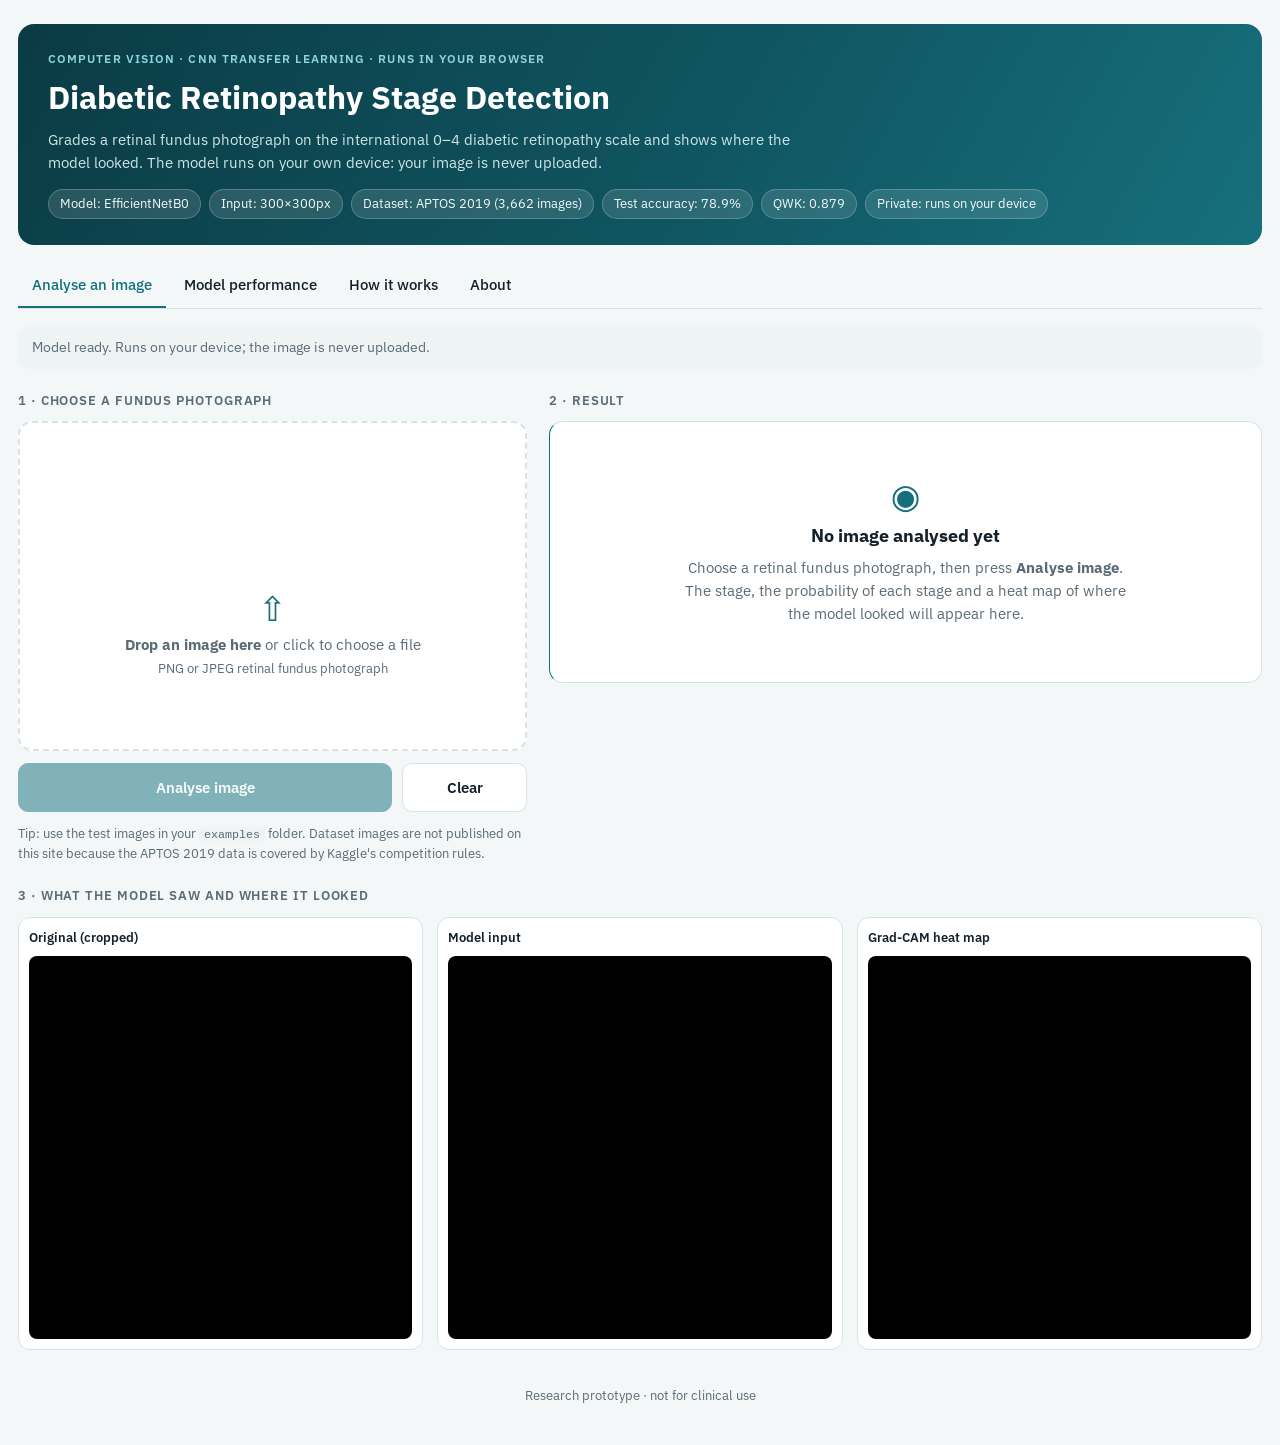
==== dr-stage-detection/index.html @ e3cde18e "Initial version: DR stage detection" ====
<!doctype html>
<html lang="en">
<head>
<meta charset="utf-8">
<meta name="viewport" content="width=device-width, initial-scale=1">
<title>DR Stage Detection</title>
<meta name="description" content="Grades retinal fundus photographs on the 0-4 diabetic retinopathy scale with a CNN that runs entirely in your browser.">
<link rel="preconnect" href="https://fonts.googleapis.com">
<link rel="stylesheet" href="https://fonts.googleapis.com/css2?family=IBM+Plex+Sans:wght@400;500;600;700&display=swap">
<link rel="stylesheet" href="style.css">
</head>
<body>
<div class="wrap">

  <header class="hero">
    <div class="hero-eyebrow">Computer Vision &middot; CNN transfer learning &middot; runs in your browser</div>
    <h1>Diabetic Retinopathy Stage Detection</h1>
    <p>Grades a retinal fundus photograph on the international 0&ndash;4 diabetic retinopathy scale and shows where
      the model looked. The model runs on your own device: your image is never uploaded.</p>
    <div class="chips" id="chips"></div>
  </header>

  <nav class="tabs" role="tablist">
    <button class="tab active" role="tab" aria-selected="true" data-tab="analyse">Analyse an image</button>
    <button class="tab" role="tab" aria-selected="false" data-tab="performance">Model performance</button>
    <button class="tab" role="tab" aria-selected="false" data-tab="how">How it works</button>
    <button class="tab" role="tab" aria-selected="false" data-tab="about">About</button>
  </nav>

  <!-- ================= Analyse ================= -->
  <section class="panel" id="panel-analyse">
    <div class="status" id="status"><span class="spinner"></span><span id="status-text">Loading the model (about 27 MB, only the first time)&hellip;</span></div>
    <div class="grid-2">
      <div>
        <div class="step-label">1 &middot; Choose a fundus photograph</div>
        <label class="drop" id="drop" for="file">
          <input type="file" id="file" accept="image/png,image/jpeg,image/webp">
          <img id="preview" alt="" hidden>
          <span class="drop-empty" id="drop-empty">
            <span class="drop-icon">&#8679;</span>
            <b>Drop an image here</b> or click to choose a file<br>
            <small>PNG or JPEG retinal fundus photograph</small>
          </span>
        </label>
        <div class="btn-row">
          <button class="btn primary" id="analyse" disabled>Analyse image</button>
          <button class="btn" id="clear">Clear</button>
        </div>
        <p class="hint">Tip: use the test images in your <code>examples</code> folder. Dataset images are not published on
          this site because the APTOS 2019 data is covered by Kaggle's competition rules.</p>
      </div>
      <div>
        <div class="step-label">2 &middot; Result</div>
        <div id="result"></div>
      </div>
    </div>
    <div class="step-label">3 &middot; What the model saw and where it looked</div>
    <div class="grid-3">
      <figure class="imgbox"><figcaption>Original (cropped)</figcaption><canvas id="c-orig"></canvas></figure>
      <figure class="imgbox"><figcaption>Model input</figcaption><canvas id="c-input"></canvas></figure>
      <figure class="imgbox"><figcaption>Grad-CAM heat map</figcaption><canvas id="c-cam"></canvas></figure>
    </div>
  </section>

  <!-- ================= Performance ================= -->
  <section class="panel" id="panel-performance" hidden>
    <div id="metrics"></div>
    <div class="sub-h">Confusion matrix</div>
    <img class="fig" src="assets/figures/15_confusion_matrix.png" alt="Confusion matrices on the test set" loading="lazy">
    <div class="sub-h">Accuracy, loss and QWK during training</div>
    <img class="fig" src="assets/figures/13_accuracy_loss_qwk_curves.png" alt="Training curves" loading="lazy">
    <div class="sub-h">ROC curves and DR vs No DR confusion matrix</div>
    <img class="fig" src="assets/figures/17_roc_binary.png" alt="ROC curves" loading="lazy">
    <div class="sub-h">Precision, recall and F1 per stage</div>
    <img class="fig" src="assets/figures/16_per_class_prf.png" alt="Per-stage precision recall F1" loading="lazy">
  </section>

  <!-- ================= How it works ================= -->
  <section class="panel" id="panel-how" hidden>
    <div id="how"></div>
  </section>

  <!-- ================= About ================= -->
  <section class="panel" id="panel-about" hidden>
    <div class="about">
      <p><b>Project:</b> Diabetic Retinopathy Stage Detection using CNN transfer learning.<br>
        <b>Module:</b> Computer Vision, BSc (Hons) Computer Science, National Institute of Business Management.</p>
      <p><b>Data:</b> APTOS 2019 Blindness Detection (Kaggle): 3,662 retinal fundus photographs graded 0&ndash;4 by
        clinicians, split 70 / 15 / 15 into training, validation and test sets.</p>
      <p><b>Deployment:</b> the trained Keras model was converted to ONNX and runs in the browser with ONNX Runtime Web
        (WebAssembly). The site is static, so it is hosted for free on Vercel, and the retinal image never leaves the
        user's device, which protects patient privacy.</p>
      <p><b>Limitations:</b> trained on one dataset from one region and one set of cameras; image quality and grader
        disagreement affect the labels; the Mild and Severe stages have few examples and are the hardest to recognise.</p>
      <div class="note warn"><b>Not a medical device.</b> This prototype was built for coursework. Its output must not be
        used to diagnose or treat anyone. Anyone with diabetes should have regular eye examinations by a qualified
        professional.</div>
    </div>
  </section>

  <footer class="foot">Research prototype &middot; not for clinical use</footer>
</div>

<script src="vendor/ort.wasm.min.js"></script>
<script src="app.js"></script>
</body>
</html>
---- dr-stage-detection/style.css ----
:root {
  --bg: #f4f7f8; --surface: #ffffff; --surface-2: #eef3f4; --ink: #15212a; --muted: #5a6b75;
  --line: #d9e2e6; --accent: #13707c; --accent-ink: #ffffff;
  color-scheme: light;
}
@media (prefers-color-scheme: dark) {
  :root {
    --bg: #0c1117; --surface: #151d26; --surface-2: #1c2631; --ink: #e5edf1; --muted: #93a4ae;
    --line: #283540; --accent: #2bb3b1; --accent-ink: #062226;
    color-scheme: dark;
  }
}
* { box-sizing: border-box; }
body { margin: 0; background: var(--bg); color: var(--ink);
       font: 15px/1.55 "IBM Plex Sans", "Segoe UI", system-ui, sans-serif; }
.wrap { max-width: 1280px; margin: 0 auto; padding: 24px 18px 40px; }
code { font-family: ui-monospace, Consolas, monospace; font-size: .9em; background: var(--surface-2); padding: 1px 5px; border-radius: 4px; }

/* hero */
.hero { padding: 26px 30px; border-radius: 16px; color: #eef7f7;
        background: linear-gradient(120deg, #0b3b44 0%, #0f5561 55%, #16707c 100%); }
.hero h1 { margin: 4px 0 6px; font-size: clamp(24px, 4vw, 32px); font-weight: 700; color: #fff; text-wrap: balance; }
.hero p { margin: 0 0 14px; max-width: 780px; color: #cfe6e8; }
.hero-eyebrow { font-size: 12px; letter-spacing: .09em; text-transform: uppercase; color: #8fd3db; font-weight: 600; }
.chips { display: flex; flex-wrap: wrap; gap: 8px; }
.chip { background: rgba(255,255,255,.12); border: 1px solid rgba(255,255,255,.22); color: #f2fbfb;
        padding: 4px 11px; border-radius: 999px; font-size: 13px; }

/* tabs */
.tabs { display: flex; gap: 4px; border-bottom: 1px solid var(--line); margin: 18px 0 18px; overflow-x: auto; }
.tab { background: none; border: 0; border-bottom: 2px solid transparent; color: var(--ink); padding: 10px 14px;
       font: inherit; font-weight: 500; cursor: pointer; white-space: nowrap; }
.tab.active { color: var(--accent); border-bottom-color: var(--accent); }
.tab:focus-visible, .btn:focus-visible, .drop:focus-within { outline: 2px solid var(--accent); outline-offset: 2px; }

.step-label { font-weight: 600; font-size: 13px; margin: 6px 0 10px; color: var(--muted);
              text-transform: uppercase; letter-spacing: .07em; }
.grid-2 { display: grid; grid-template-columns: 5fr 7fr; gap: 22px; margin-bottom: 22px; }
.grid-3 { display: grid; grid-template-columns: repeat(3, minmax(0,1fr)); gap: 14px; }

/* status */
.status { display: flex; align-items: center; gap: 10px; padding: 10px 14px; border-radius: 10px;
          background: var(--surface-2); margin-bottom: 16px; font-size: 14px; }
.status.ok { color: var(--muted); }
.status.err { background: #5a1f1f; color: #ffe1e1; }
.spinner { width: 16px; height: 16px; border-radius: 50%; border: 2px solid var(--line); border-top-color: var(--accent);
           animation: spin .8s linear infinite; flex: none; }
.status.ok .spinner, .status.err .spinner { display: none; }
@keyframes spin { to { transform: rotate(360deg); } }

/* drop zone */
.drop { display: grid; place-items: center; min-height: 330px; border: 2px dashed var(--line); border-radius: 14px;
        background: var(--surface); cursor: pointer; overflow: hidden; position: relative; text-align: center; }
.drop.drag { border-color: var(--accent); }
.drop input { position: absolute; inset: 0; opacity: 0; cursor: pointer; }
.drop img { max-width: 100%; max-height: 360px; display: block; }
.drop-empty { color: var(--muted); padding: 20px; }
.drop-icon { display: block; font-size: 34px; color: var(--accent); line-height: 1; margin-bottom: 8px; }
.btn-row { display: grid; grid-template-columns: 3fr 1fr; gap: 10px; margin: 12px 0; }
.btn { font: inherit; font-weight: 600; font-size: 15px; padding: 12px 14px; border-radius: 10px; cursor: pointer;
       border: 1px solid var(--line); background: var(--surface); color: var(--ink); }
.btn.primary { background: var(--accent); color: var(--accent-ink); border-color: var(--accent); }
.btn:disabled { opacity: .5; cursor: not-allowed; }
.hint { font-size: 13px; color: var(--muted); margin: 0; }

/* result card */
.rc { border: 1px solid var(--line); border-left: 6px solid var(--c, var(--accent)); border-radius: 14px;
      padding: 20px 22px; background: var(--surface); }
.rc-empty { border-left-width: 1px; text-align: center; padding: 56px 28px; }
.rc-empty-icon { font-size: 34px; color: var(--accent); line-height: 1; }
.rc-empty-title { font-size: 18px; font-weight: 700; margin: 10px 0 6px; }
.rc-empty-text { color: var(--muted); max-width: 460px; margin: auto; }
.rc-head { display: flex; align-items: center; gap: 10px; flex-wrap: wrap; }
.rc-pill { background: var(--c); color: #fff; font-weight: 700; font-size: 12px; letter-spacing: .06em;
           padding: 4px 10px; border-radius: 999px; }
.rc-verdict { font-weight: 600; }
.rc-stage { font-size: clamp(22px, 3vw, 28px); font-weight: 700; margin: 10px 0 2px; color: var(--c); }
.rc-desc { color: var(--muted); margin-bottom: 14px; }
.kpis { display: grid; grid-template-columns: repeat(3, minmax(0,1fr)); gap: 10px; margin-bottom: 16px; }
.kpis > div { border: 1px solid var(--line); border-radius: 10px; padding: 10px 12px; }
.k-v { display: block; font-size: 22px; font-weight: 700; font-variant-numeric: tabular-nums; }
.k-l { display: block; font-size: 12.5px; color: var(--muted); }
.rc-sec { font-size: 12px; text-transform: uppercase; letter-spacing: .07em; font-weight: 600; color: var(--muted); margin: 6px 0 8px; }
.scale { display: grid; grid-template-columns: repeat(5, minmax(0,1fr)); gap: 5px; margin-bottom: 16px; }
.seg { border-top: 6px solid var(--c); border-radius: 6px; padding: 7px 4px 6px; text-align: center;
       background: var(--surface-2); opacity: .5; }
.seg.on { opacity: 1; outline: 2px solid var(--c); outline-offset: 1px; }
.seg-n { display: block; font-weight: 700; font-size: 16px; }
.seg-t { display: block; font-size: 11.5px; line-height: 1.2; color: var(--muted); }
.bars { display: grid; gap: 7px; margin-bottom: 16px; }
.bar-row { display: grid; grid-template-columns: 172px 1fr 58px; align-items: center; gap: 10px; font-size: 14px; }
.bar-row.on { font-weight: 700; }
.bar-track { height: 10px; border-radius: 6px; background: var(--surface-2); overflow: hidden; }
.bar-fill { display: block; height: 100%; border-radius: 6px; background: var(--c); }
.bar-pct { text-align: right; font-variant-numeric: tabular-nums; }
.rc-action { border-radius: 10px; padding: 12px 14px; background: var(--surface-2); }
.rc-foot { margin-top: 12px; font-size: 12px; color: var(--muted); }

/* images */
.imgbox { margin: 0; border: 1px solid var(--line); border-radius: 12px; background: var(--surface); padding: 10px; }
.imgbox figcaption { font-size: 13px; font-weight: 600; margin-bottom: 8px; }
.imgbox canvas { width: 100%; max-width: 100%; aspect-ratio: 1; display: block; border-radius: 8px; background: #000; }

/* performance / how / about */
.sub-h { font-weight: 700; font-size: 16px; margin: 20px 0 10px; }
.tiles { display: grid; grid-template-columns: repeat(3, minmax(0,1fr)); gap: 12px; margin: 6px 0 8px; }
.tile { border: 1px solid var(--line); border-radius: 12px; padding: 14px 16px; background: var(--surface); }
.t-l { font-size: 12.5px; text-transform: uppercase; letter-spacing: .06em; color: var(--muted); font-weight: 600; }
.t-v { font-size: 28px; font-weight: 700; margin: 2px 0; font-variant-numeric: tabular-nums; color: var(--accent); }
.t-s { font-size: 13px; color: var(--muted); }
.tbl-wrap { overflow-x: auto; }
.tbl { width: 100%; border-collapse: collapse; font-size: 14px; min-width: 520px; }
.tbl th { text-align: left; font-size: 12px; text-transform: uppercase; letter-spacing: .05em; color: var(--muted);
          border-bottom: 1px solid var(--line); padding: 8px 10px; }
.tbl td { border-bottom: 1px solid var(--line); padding: 8px 10px; vertical-align: top; font-variant-numeric: tabular-nums; }
.tbl td:first-child { white-space: nowrap; }
.dot { display: inline-block; width: 10px; height: 10px; border-radius: 50%; background: var(--c); margin-right: 8px; }
.fig { width: 100%; max-width: 100%; border-radius: 12px; border: 1px solid var(--line); background: #fff; display: block; }
.steps { display: grid; gap: 10px; }
.step { display: flex; gap: 12px; align-items: flex-start; border: 1px solid var(--line); border-radius: 12px;
        padding: 12px 14px; background: var(--surface); }
.step-n { flex: none; width: 28px; height: 28px; border-radius: 50%; background: var(--accent); color: var(--accent-ink);
          display: grid; place-items: center; font-weight: 700; }
.note { margin-top: 14px; border-radius: 10px; padding: 12px 14px; background: var(--surface-2); }
.note.warn { border-left: 4px solid #d99a14; }
.about p { max-width: 900px; }
.foot { margin-top: 36px; text-align: center; font-size: 12.5px; color: var(--muted); }

@media (max-width: 860px) {
  .grid-2 { grid-template-columns: 1fr; }
  .grid-3, .tiles, .kpis { grid-template-columns: 1fr; }
  .bar-row { grid-template-columns: 112px 1fr 52px; }
  .seg-t { display: none; }
}
@media (prefers-reduced-motion: reduce) { .spinner { animation: none; } }
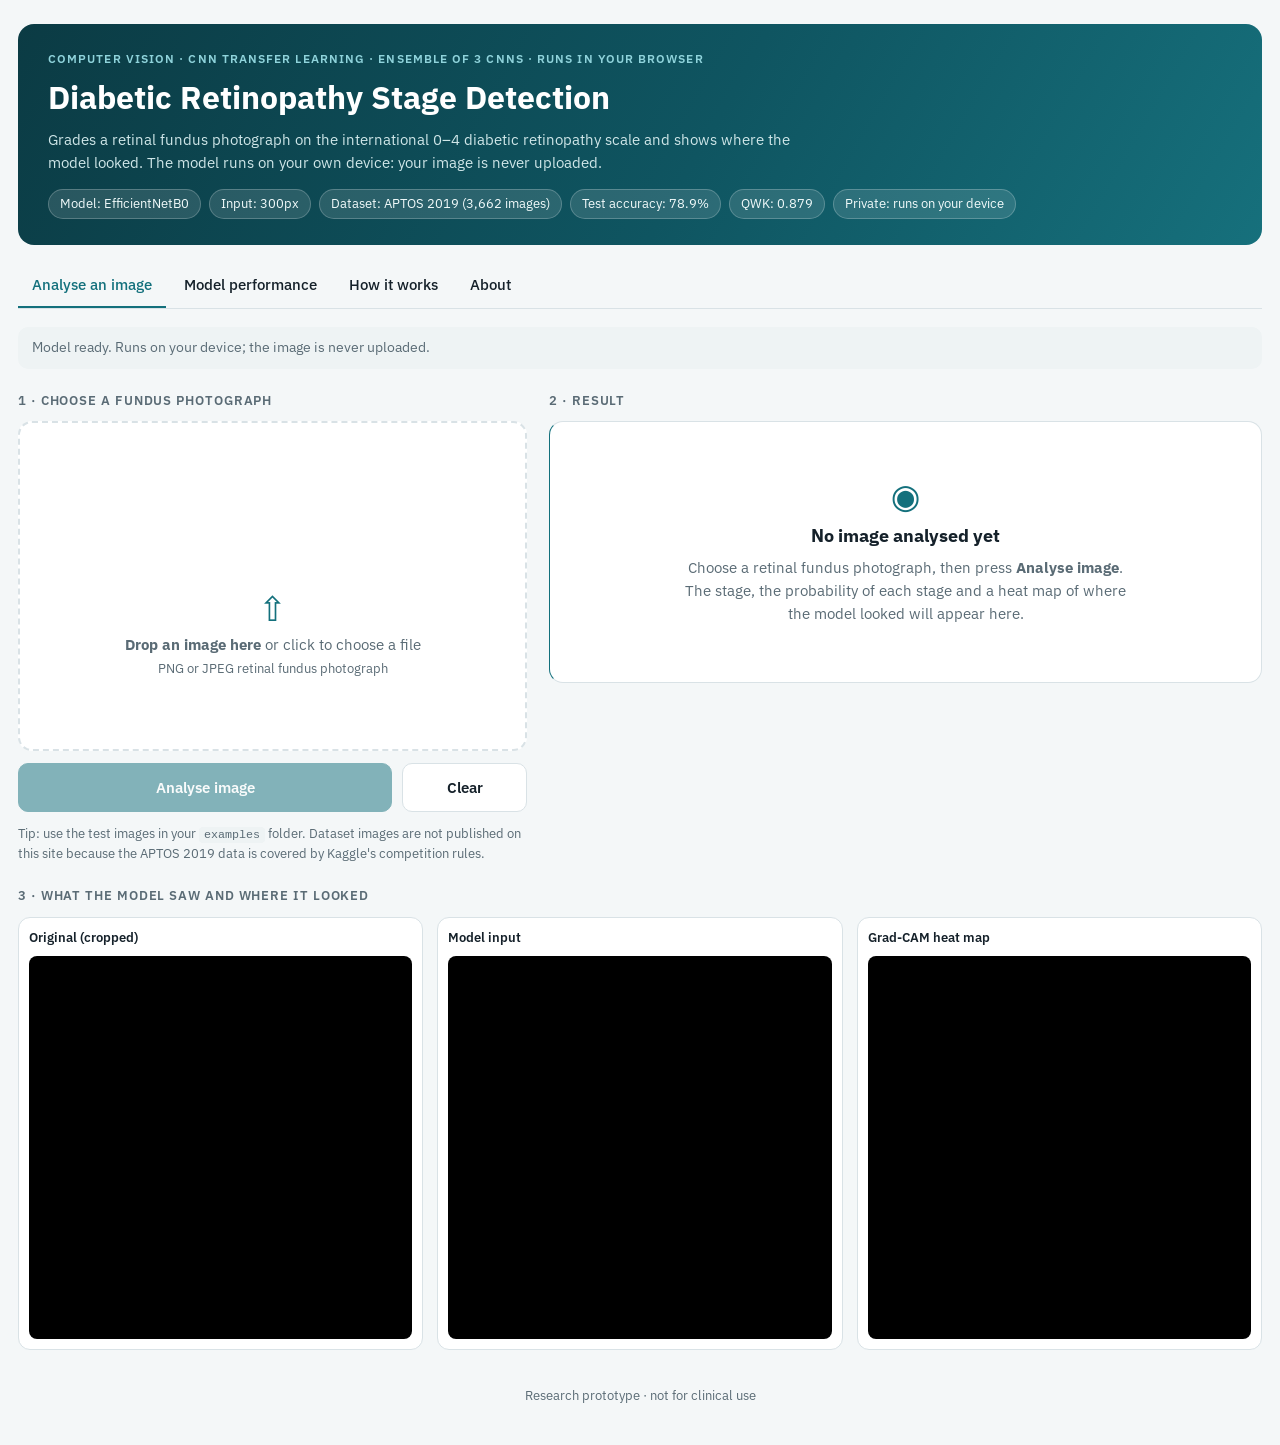
==== commit b5de7339: "V4 batch 1" ====
--- a/dr-stage-detection/index.html
+++ b/dr-stage-detection/index.html
@@ -13,7 +13,7 @@
 <div class="wrap">
 
   <header class="hero">
-    <div class="hero-eyebrow">Computer Vision &middot; CNN transfer learning &middot; runs in your browser</div>
+    <div class="hero-eyebrow">Computer Vision &middot; CNN transfer learning &middot; ensemble of 3 CNNs &middot; runs in your browser</div>
     <h1>Diabetic Retinopathy Stage Detection</h1>
     <p>Grades a retinal fundus photograph on the international 0&ndash;4 diabetic retinopathy scale and shows where
       the model looked. The model runs on your own device: your image is never uploaded.</p>
@@ -29,7 +29,7 @@
 
   <!-- ================= Analyse ================= -->
   <section class="panel" id="panel-analyse">
-    <div class="status" id="status"><span class="spinner"></span><span id="status-text">Loading the model (about 27 MB, only the first time)&hellip;</span></div>
+    <div class="status" id="status"><span class="spinner"></span><span id="status-text">Loading the models (about 130 MB, only the first time)&hellip;</span></div>
     <div class="grid-2">
       <div>
         <div class="step-label">1 &middot; Choose a fundus photograph</div>
@@ -65,6 +65,8 @@
   <!-- ================= Performance ================= -->
   <section class="panel" id="panel-performance" hidden>
     <div id="metrics"></div>
+    <div class="sub-h">Ensemble selection on the validation set</div>
+    <img class="fig" src="assets/figures/14b_ensemble_selection.png" alt="Validation scores of every model combination" loading="lazy">
     <div class="sub-h">Confusion matrix</div>
     <img class="fig" src="assets/figures/15_confusion_matrix.png" alt="Confusion matrices on the test set" loading="lazy">
     <div class="sub-h">Accuracy, loss and QWK during training</div>
@@ -87,8 +89,11 @@
         <b>Module:</b> Computer Vision, BSc (Hons) Computer Science, National Institute of Business Management.</p>
       <p><b>Data:</b> APTOS 2019 Blindness Detection (Kaggle): 3,662 retinal fundus photographs graded 0&ndash;4 by
         clinicians, split 70 / 15 / 15 into training, validation and test sets.</p>
-      <p><b>Deployment:</b> the trained Keras model was converted to ONNX and runs in the browser with ONNX Runtime Web
-        (WebAssembly). The site is static, so it is hosted for free on Vercel, and the retinal image never leaves the
+      <p><b>Model:</b> an ensemble of three fine-tuned CNNs: EfficientNetB0 at 300&times;300 px and EfficientNetB3 and
+        EfficientNetB4 at 380&times;380 px. Their stage probabilities are averaged. The combination was chosen on the
+        validation set only; the test set was used once, for the final result.</p>
+      <p><b>Deployment:</b> the trained Keras models were converted to ONNX and run in the browser with ONNX Runtime Web
+        (WebAssembly). The larger models are stored in parts under 25&nbsp;MB and joined after download. The site is static, so it is hosted for free on Vercel, and the retinal image never leaves the
         user's device, which protects patient privacy.</p>
       <p><b>Limitations:</b> trained on one dataset from one region and one set of cameras; image quality and grader
         disagreement affect the labels; the Mild and Severe stages have few examples and are the hardest to recognise.</p>
--- a/dr-stage-detection/style.css
+++ b/dr-stage-detection/style.css
@@ -93,6 +93,8 @@
 .bar-track { height: 10px; border-radius: 6px; background: var(--surface-2); overflow: hidden; }
 .bar-fill { display: block; height: 100%; border-radius: 6px; background: var(--c); }
 .bar-pct { text-align: right; font-variant-numeric: tabular-nums; }
+.members { min-width: 0; margin-bottom: 16px; }
+.members td, .members th { padding: 6px 10px; }
 .rc-action { border-radius: 10px; padding: 12px 14px; background: var(--surface-2); }
 .rc-foot { margin-top: 12px; font-size: 12px; color: var(--muted); }
 
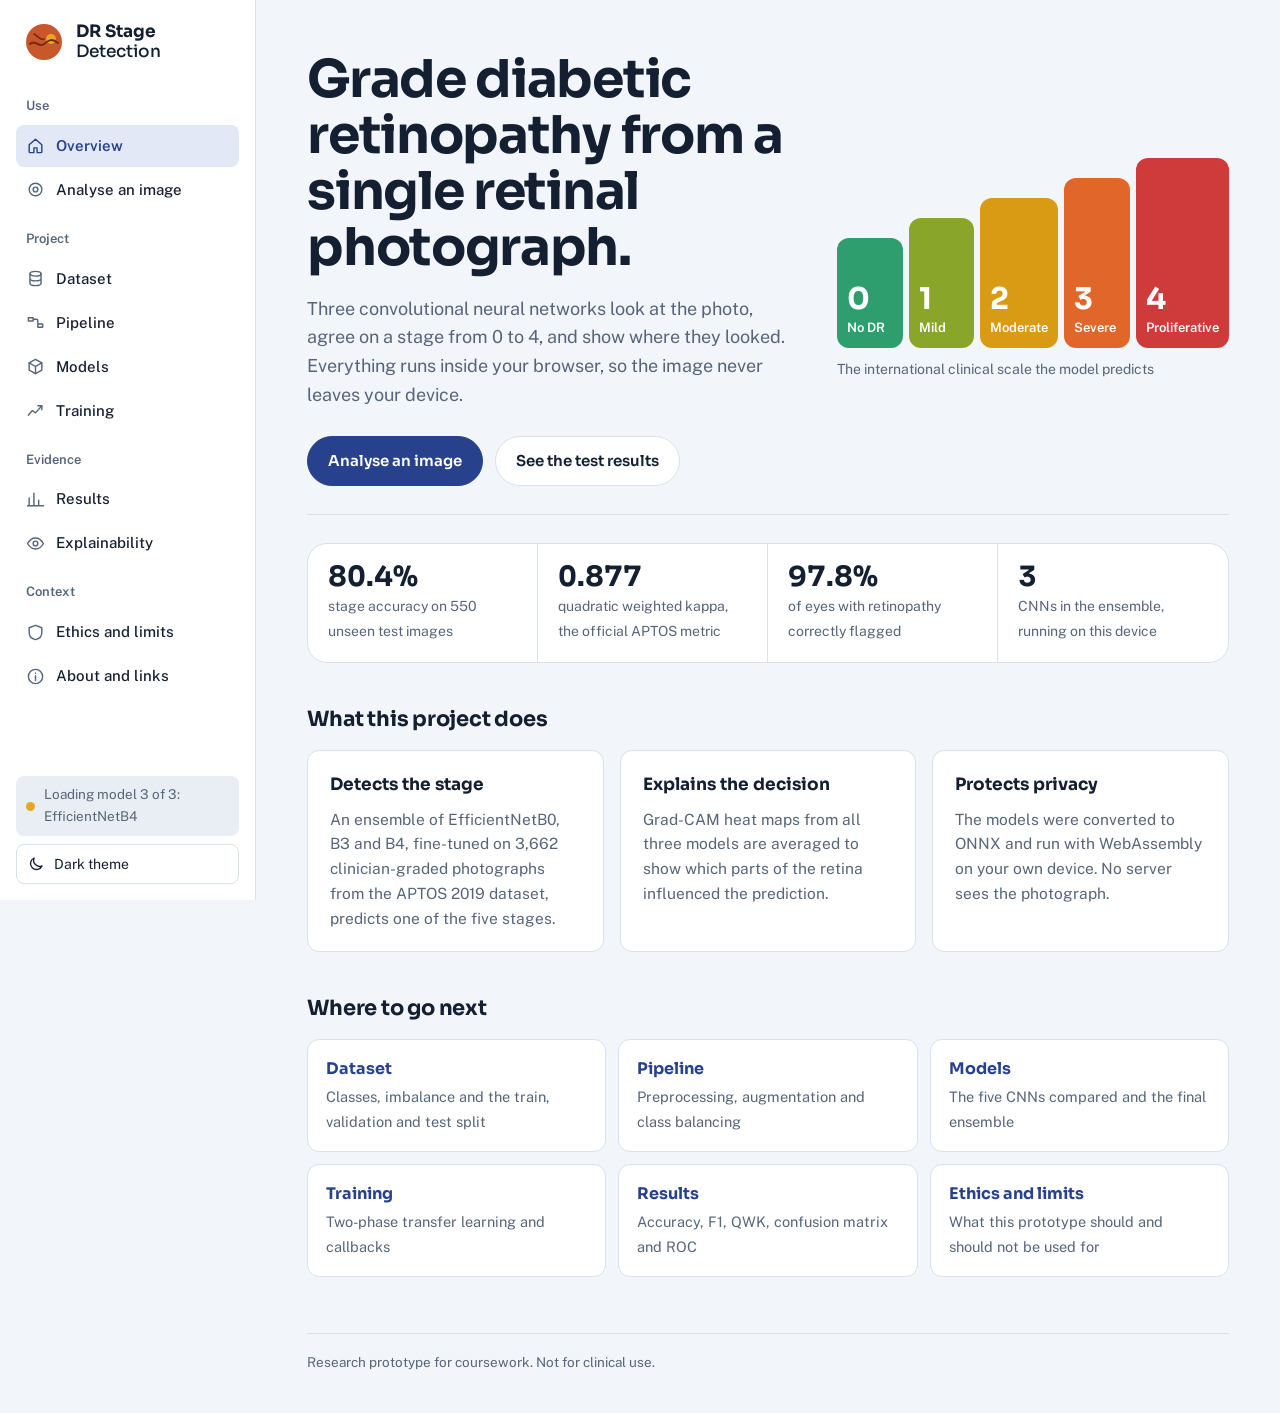
==== commit 498d7987: "New website design" ====
--- a/dr-stage-detection/index.html
+++ b/dr-stage-detection/index.html
@@ -4,107 +4,345 @@
 <meta charset="utf-8">
 <meta name="viewport" content="width=device-width, initial-scale=1">
 <title>DR Stage Detection</title>
-<meta name="description" content="Grades retinal fundus photographs on the 0-4 diabetic retinopathy scale with a CNN that runs entirely in your browser.">
+<meta name="description" content="Grades retinal fundus photographs on the 0-4 diabetic retinopathy scale with an ensemble of three CNNs that runs entirely in your browser.">
 <link rel="preconnect" href="https://fonts.googleapis.com">
-<link rel="stylesheet" href="https://fonts.googleapis.com/css2?family=IBM+Plex+Sans:wght@400;500;600;700&display=swap">
+<link rel="stylesheet" href="https://fonts.googleapis.com/css2?family=Public+Sans:wght@400;500;600;700&family=Sora:wght@500;600;700&display=swap">
 <link rel="stylesheet" href="style.css">
+<script>try{var t=localStorage.getItem("theme");if(t)document.documentElement.dataset.theme=t;}catch(e){}</script>
 </head>
 <body>
-<div class="wrap">
-
-  <header class="hero">
-    <div class="hero-eyebrow">Computer Vision &middot; CNN transfer learning &middot; ensemble of 3 CNNs &middot; runs in your browser</div>
-    <h1>Diabetic Retinopathy Stage Detection</h1>
-    <p>Grades a retinal fundus photograph on the international 0&ndash;4 diabetic retinopathy scale and shows where
-      the model looked. The model runs on your own device: your image is never uploaded.</p>
-    <div class="chips" id="chips"></div>
-  </header>
-
-  <nav class="tabs" role="tablist">
-    <button class="tab active" role="tab" aria-selected="true" data-tab="analyse">Analyse an image</button>
-    <button class="tab" role="tab" aria-selected="false" data-tab="performance">Model performance</button>
-    <button class="tab" role="tab" aria-selected="false" data-tab="how">How it works</button>
-    <button class="tab" role="tab" aria-selected="false" data-tab="about">About</button>
+<a class="skip" href="#main">Skip to content</a>
+
+<!-- ============ Sidebar ============ -->
+<aside class="side" id="side">
+  <a class="brand" href="#overview" aria-label="DR Stage Detection home">
+    <svg class="brand-mark" viewBox="0 0 40 40" aria-hidden="true">
+      <circle cx="20" cy="20" r="18" fill="var(--retina)"/>
+      <circle cx="27" cy="17" r="5" fill="var(--disc)"/>
+      <path d="M6 22c5-5 9 4 14 0s8-6 14-1" stroke="var(--vessel)" stroke-width="2" fill="none" stroke-linecap="round"/>
+      <path d="M10 12c4 2 7 7 10 5" stroke="var(--vessel)" stroke-width="1.6" fill="none" stroke-linecap="round"/>
+    </svg>
+    <span><b>DR Stage</b><br>Detection</span>
+  </a>
+
+  <nav class="nav" aria-label="Sections">
+    <p class="nav-group">Use</p>
+    <a href="#overview" data-view="overview"><svg viewBox="0 0 24 24"><path d="M4 11l8-7 8 7v9a1 1 0 0 1-1 1h-5v-6h-4v6H5a1 1 0 0 1-1-1z"/></svg>Overview</a>
+    <a href="#analyse" data-view="analyse"><svg viewBox="0 0 24 24"><circle cx="12" cy="12" r="8"/><circle cx="12" cy="12" r="3"/></svg>Analyse an image</a>
+    <p class="nav-group">Project</p>
+    <a href="#dataset" data-view="dataset"><svg viewBox="0 0 24 24"><ellipse cx="12" cy="6" rx="7" ry="3"/><path d="M5 6v12c0 1.7 3.1 3 7 3s7-1.3 7-3V6M5 12c0 1.7 3.1 3 7 3s7-1.3 7-3"/></svg>Dataset</a>
+    <a href="#pipeline" data-view="pipeline"><svg viewBox="0 0 24 24"><path d="M3 6h6v4H3zM15 14h6v4h-6zM9 8h4a2 2 0 0 1 2 2v6"/></svg>Pipeline</a>
+    <a href="#models" data-view="models"><svg viewBox="0 0 24 24"><path d="M12 3l8 4.5v9L12 21l-8-4.5v-9z"/><path d="M12 12l8-4.5M12 12v9M12 12L4 7.5"/></svg>Models</a>
+    <a href="#training" data-view="training"><svg viewBox="0 0 24 24"><path d="M3 18l5-6 4 3 8-9"/><path d="M15 6h5v5"/></svg>Training</a>
+    <p class="nav-group">Evidence</p>
+    <a href="#results" data-view="results"><svg viewBox="0 0 24 24"><path d="M4 20V10M10 20V4M16 20v-7M22 20H2"/></svg>Results</a>
+    <a href="#explain" data-view="explain"><svg viewBox="0 0 24 24"><path d="M2 12s4-7 10-7 10 7 10 7-4 7-10 7S2 12 2 12z"/><circle cx="12" cy="12" r="3"/></svg>Explainability</a>
+    <p class="nav-group">Context</p>
+    <a href="#ethics" data-view="ethics"><svg viewBox="0 0 24 24"><path d="M12 3l8 3v6c0 5-3.5 8-8 9-4.5-1-8-4-8-9V6z"/></svg>Ethics and limits</a>
+    <a href="#about" data-view="about"><svg viewBox="0 0 24 24"><circle cx="12" cy="12" r="9"/><path d="M12 11v6M12 7.5v.5"/></svg>About and links</a>
   </nav>
 
-  <!-- ================= Analyse ================= -->
-  <section class="panel" id="panel-analyse">
-    <div class="status" id="status"><span class="spinner"></span><span id="status-text">Loading the models (about 130 MB, only the first time)&hellip;</span></div>
-    <div class="grid-2">
-      <div>
-        <div class="step-label">1 &middot; Choose a fundus photograph</div>
-        <label class="drop" id="drop" for="file">
-          <input type="file" id="file" accept="image/png,image/jpeg,image/webp">
-          <img id="preview" alt="" hidden>
-          <span class="drop-empty" id="drop-empty">
-            <span class="drop-icon">&#8679;</span>
-            <b>Drop an image here</b> or click to choose a file<br>
-            <small>PNG or JPEG retinal fundus photograph</small>
-          </span>
-        </label>
-        <div class="btn-row">
-          <button class="btn primary" id="analyse" disabled>Analyse image</button>
-          <button class="btn" id="clear">Clear</button>
-        </div>
-        <p class="hint">Tip: use the test images in your <code>examples</code> folder. Dataset images are not published on
-          this site because the APTOS 2019 data is covered by Kaggle's competition rules.</p>
-      </div>
-      <div>
-        <div class="step-label">2 &middot; Result</div>
-        <div id="result"></div>
+  <div class="side-foot">
+    <div class="model-state" id="model-state"><span class="dot-live"></span><span id="model-state-text">Loading models</span></div>
+    <button class="theme-btn" id="theme-btn" type="button" aria-label="Switch colour theme">
+      <svg viewBox="0 0 24 24" aria-hidden="true"><path d="M20 14.5A8 8 0 0 1 9.5 4a8 8 0 1 0 10.5 10.5z"/></svg><span id="theme-label">Dark theme</span>
+    </button>
+  </div>
+</aside>
+
+<header class="topbar">
+  <button class="menu-btn" id="menu-btn" type="button" aria-controls="side" aria-expanded="false">
+    <svg viewBox="0 0 24 24" aria-hidden="true"><path d="M4 7h16M4 12h16M4 17h16"/></svg><span>Menu</span>
+  </button>
+  <span class="topbar-title">DR Stage Detection</span>
+</header>
+<div class="scrim" id="scrim" hidden></div>
+
+<main id="main" tabindex="-1">
+
+<!-- ============ Overview ============ -->
+<section class="view" id="view-overview" data-title="Overview">
+  <div class="hero">
+    <div class="hero-text">
+      <h1>Grade diabetic retinopathy from a single retinal photograph.</h1>
+      <p class="lead">Three convolutional neural networks look at the photo, agree on a stage from 0 to 4, and show where they looked. Everything runs inside your browser, so the image never leaves your device.</p>
+      <div class="hero-actions">
+        <a class="btn primary" href="#analyse">Analyse an image</a>
+        <a class="btn" href="#results">See the test results</a>
       </div>
     </div>
-    <div class="step-label">3 &middot; What the model saw and where it looked</div>
-    <div class="grid-3">
-      <figure class="imgbox"><figcaption>Original (cropped)</figcaption><canvas id="c-orig"></canvas></figure>
-      <figure class="imgbox"><figcaption>Model input</figcaption><canvas id="c-input"></canvas></figure>
-      <figure class="imgbox"><figcaption>Grad-CAM heat map</figcaption><canvas id="c-cam"></canvas></figure>
+    <figure class="hero-scale" aria-label="The five stages of diabetic retinopathy">
+      <div class="stage-ramp">
+        <span style="--c:var(--s0)"><b>0</b>No DR</span>
+        <span style="--c:var(--s1)"><b>1</b>Mild</span>
+        <span style="--c:var(--s2)"><b>2</b>Moderate</span>
+        <span style="--c:var(--s3)"><b>3</b>Severe</span>
+        <span style="--c:var(--s4)"><b>4</b>Proliferative</span>
+      </div>
+      <figcaption>The international clinical scale the model predicts</figcaption>
+    </figure>
+  </div>
+
+  <div class="facts" id="facts"></div>
+
+  <h2 class="h2">What this project does</h2>
+  <div class="cols-3">
+    <div class="block"><h3>Detects the stage</h3><p>An ensemble of EfficientNetB0, B3 and B4, fine-tuned on 3,662 clinician-graded photographs from the APTOS 2019 dataset, predicts one of the five stages.</p></div>
+    <div class="block"><h3>Explains the decision</h3><p>Grad-CAM heat maps from all three models are averaged to show which parts of the retina influenced the prediction.</p></div>
+    <div class="block"><h3>Protects privacy</h3><p>The models were converted to ONNX and run with WebAssembly on your own device. No server sees the photograph.</p></div>
+  </div>
+
+  <h2 class="h2">Where to go next</h2>
+  <div class="jump">
+    <a href="#dataset"><b>Dataset</b><span>Classes, imbalance and the train, validation and test split</span></a>
+    <a href="#pipeline"><b>Pipeline</b><span>Preprocessing, augmentation and class balancing</span></a>
+    <a href="#models"><b>Models</b><span>The five CNNs compared and the final ensemble</span></a>
+    <a href="#training"><b>Training</b><span>Two-phase transfer learning and callbacks</span></a>
+    <a href="#results"><b>Results</b><span>Accuracy, F1, QWK, confusion matrix and ROC</span></a>
+    <a href="#ethics"><b>Ethics and limits</b><span>What this prototype should and should not be used for</span></a>
+  </div>
+</section>
+
+<!-- ============ Analyse ============ -->
+<section class="view" id="view-analyse" data-title="Analyse an image" hidden>
+  <h1 class="h1">Analyse an image</h1>
+  <p class="sub">Choose a colour fundus photograph. The three models run on this device and the result appears on the right.</p>
+  <div class="status" id="status" role="status"><span class="spinner"></span><span id="status-text">Loading the models (about 130 MB, only the first time)…</span></div>
+
+  <div class="analyse-grid">
+    <div class="panel">
+      <label class="drop" id="drop" for="file">
+        <input type="file" id="file" accept="image/png,image/jpeg,image/webp">
+        <img id="preview" alt="The photograph you selected" hidden>
+        <span class="drop-empty" id="drop-empty">
+          <svg viewBox="0 0 24 24" aria-hidden="true"><path d="M12 16V4M7 9l5-5 5 5M4 16v3a1 1 0 0 0 1 1h14a1 1 0 0 0 1-1v-3"/></svg>
+          <b>Drop a photograph here</b>
+          <small>or click to choose a PNG or JPEG file</small>
+        </span>
+      </label>
+      <div class="btn-row">
+        <button class="btn primary" id="analyse" type="button" disabled>Analyse image</button>
+        <button class="btn" id="clear" type="button">Clear</button>
+      </div>
+      <p class="hint">Dataset images are not published on this site because APTOS 2019 is covered by Kaggle's competition rules. Use your own fundus photographs or the test images from the project folder.</p>
+
+      <div class="lens-wrap" id="lens-wrap" hidden>
+        <h2 class="h3">Where the models looked</h2>
+        <div class="lens" id="lens">
+          <canvas id="c-input" aria-label="Model input"></canvas>
+          <canvas id="c-cam" aria-label="Grad-CAM heat map"></canvas>
+          <span class="lens-handle" id="lens-handle" aria-hidden="true"></span>
+        </div>
+        <label class="slider-label" for="lens-slider">Drag to compare the photo with the heat map</label>
+        <input type="range" id="lens-slider" min="0" max="100" value="50">
+        <div class="lens-legend"><span>Photo</span><span class="jet" aria-hidden="true"></span><span>Heat map: low to high influence</span></div>
+        <details class="orig">
+          <summary>Show the cropped original</summary>
+          <canvas id="c-orig" aria-label="Cropped original photograph"></canvas>
+        </details>
+      </div>
     </div>
-  </section>
-
-  <!-- ================= Performance ================= -->
-  <section class="panel" id="panel-performance" hidden>
-    <div id="metrics"></div>
-    <div class="sub-h">Ensemble selection on the validation set</div>
-    <img class="fig" src="assets/figures/14b_ensemble_selection.png" alt="Validation scores of every model combination" loading="lazy">
-    <div class="sub-h">Confusion matrix</div>
-    <img class="fig" src="assets/figures/15_confusion_matrix.png" alt="Confusion matrices on the test set" loading="lazy">
-    <div class="sub-h">Accuracy, loss and QWK during training</div>
-    <img class="fig" src="assets/figures/13_accuracy_loss_qwk_curves.png" alt="Training curves" loading="lazy">
-    <div class="sub-h">ROC curves and DR vs No DR confusion matrix</div>
-    <img class="fig" src="assets/figures/17_roc_binary.png" alt="ROC curves" loading="lazy">
-    <div class="sub-h">Precision, recall and F1 per stage</div>
-    <img class="fig" src="assets/figures/16_per_class_prf.png" alt="Per-stage precision recall F1" loading="lazy">
-  </section>
-
-  <!-- ================= How it works ================= -->
-  <section class="panel" id="panel-how" hidden>
-    <div id="how"></div>
-  </section>
-
-  <!-- ================= About ================= -->
-  <section class="panel" id="panel-about" hidden>
-    <div class="about">
-      <p><b>Project:</b> Diabetic Retinopathy Stage Detection using CNN transfer learning.<br>
-        <b>Module:</b> Computer Vision, BSc (Hons) Computer Science, National Institute of Business Management.</p>
-      <p><b>Data:</b> APTOS 2019 Blindness Detection (Kaggle): 3,662 retinal fundus photographs graded 0&ndash;4 by
-        clinicians, split 70 / 15 / 15 into training, validation and test sets.</p>
-      <p><b>Model:</b> an ensemble of three fine-tuned CNNs: EfficientNetB0 at 300&times;300 px and EfficientNetB3 and
-        EfficientNetB4 at 380&times;380 px. Their stage probabilities are averaged. The combination was chosen on the
-        validation set only; the test set was used once, for the final result.</p>
-      <p><b>Deployment:</b> the trained Keras models were converted to ONNX and run in the browser with ONNX Runtime Web
-        (WebAssembly). The larger models are stored in parts under 25&nbsp;MB and joined after download. The site is static, so it is hosted for free on Vercel, and the retinal image never leaves the
-        user's device, which protects patient privacy.</p>
-      <p><b>Limitations:</b> trained on one dataset from one region and one set of cameras; image quality and grader
-        disagreement affect the labels; the Mild and Severe stages have few examples and are the hardest to recognise.</p>
-      <div class="note warn"><b>Not a medical device.</b> This prototype was built for coursework. Its output must not be
-        used to diagnose or treat anyone. Anyone with diabetes should have regular eye examinations by a qualified
-        professional.</div>
-    </div>
-  </section>
-
-  <footer class="foot">Research prototype &middot; not for clinical use</footer>
-</div>
+    <div class="panel" id="result" aria-live="polite"></div>
+  </div>
+</section>
+
+<!-- ============ Dataset ============ -->
+<section class="view" id="view-dataset" data-title="Dataset" hidden>
+  <h1 class="h1">Dataset</h1>
+  <p class="sub">APTOS 2019 Blindness Detection (Kaggle): 3,662 colour fundus photographs from Aravind Eye Hospital, India, each graded 0–4 by clinicians.</p>
+
+  <h2 class="h2">The five classes</h2>
+  <div class="tbl-wrap"><table class="tbl">
+    <thead><tr><th>Stage</th><th>What a clinician sees</th><th>Images</th><th>Share</th></tr></thead>
+    <tbody>
+      <tr><td><span class="sw" style="--c:var(--s0)"></span>0 No DR</td><td>No visible signs of retinopathy</td><td>1,805</td><td>49.3%</td></tr>
+      <tr><td><span class="sw" style="--c:var(--s1)"></span>1 Mild NPDR</td><td>Microaneurysms only</td><td>370</td><td>10.1%</td></tr>
+      <tr><td><span class="sw" style="--c:var(--s2)"></span>2 Moderate NPDR</td><td>More microaneurysms, dot and blot haemorrhages, hard exudates</td><td>999</td><td>27.3%</td></tr>
+      <tr><td><span class="sw" style="--c:var(--s3)"></span>3 Severe NPDR</td><td>Many haemorrhages in all quadrants, venous beading (4-2-1 rule)</td><td>193</td><td>5.3%</td></tr>
+      <tr><td><span class="sw" style="--c:var(--s4)"></span>4 Proliferative DR</td><td>New fragile vessels that can bleed or detach the retina</td><td>295</td><td>8.1%</td></tr>
+    </tbody>
+  </table></div>
+  <div class="imbalance" aria-hidden="true">
+    <span style="--w:49.3;--c:var(--s0)"></span><span style="--w:10.1;--c:var(--s1)"></span><span style="--w:27.3;--c:var(--s2)"></span><span style="--w:5.3;--c:var(--s3)"></span><span style="--w:8.1;--c:var(--s4)"></span>
+  </div>
+  <p class="note">The data is strongly imbalanced: half of the images show no retinopathy and only 5% are Severe. This is why class balancing was tested and why macro F1 is reported next to accuracy.</p>
+
+  <h2 class="h2">Split before augmentation</h2>
+  <div class="split">
+    <div style="--w:70"><b>Training</b><span>2,563 images · 70%</span></div>
+    <div style="--w:15"><b>Validation</b><span>549 · 15%</span></div>
+    <div style="--w:15"><b>Test</b><span>550 · 15%</span></div>
+  </div>
+  <p>The split is stratified by stage with a fixed seed (42), and it is made before any augmentation, so no test image or copy of one can leak into training. Every design decision was made on the validation set; the test set was used once per version.</p>
+
+  <div class="figs">
+    <figure><img src="assets/figures/01_class_distribution.png" alt="Bar chart of images per stage" loading="lazy"><figcaption>Images per stage</figcaption></figure>
+    <figure><img src="assets/figures/06_split_distribution.png" alt="Stage distribution in the training, validation and test sets" loading="lazy"><figcaption>The same stage mix in all three sets</figcaption></figure>
+    <figure><img src="assets/figures/02_resolutions.png" alt="Original image resolutions" loading="lazy"><figcaption>Original image sizes vary widely, so every photo is resized</figcaption></figure>
+  </div>
+</section>
+
+<!-- ============ Pipeline ============ -->
+<section class="view" id="view-pipeline" data-title="Pipeline" hidden>
+  <h1 class="h1">Pipeline</h1>
+  <p class="sub">From a raw photograph to a stage prediction. Each step was tested with full training before it was kept.</p>
+
+  <ol class="steps">
+    <li><b>Crop and square</b><p>The black border around the retina is cropped, the image is padded to a square and resized with area interpolation to 300 px (B0) or 380 px (B3, B4).</p></li>
+    <li><b>Enhance (tested)</b><p>Three options were compared: the raw image, median denoising with CLAHE contrast enhancement on the LAB lightness channel and unsharp-mask edge enhancement, and Ben Graham's local-average subtraction. Normalisation happens inside each EfficientNet.</p></li>
+    <li><b>Augment the training images</b><p>Random flips, 360° rotation, zoom, translation, brightness and contrast are applied on the fly. A retina has no natural up direction and cameras differ in exposure, so these changes create realistic new examples.</p></li>
+    <li><b>Balance the classes</b><p>Balanced class weights, square-root weights and oversampling of rare stages were compared. Oversampling was kept.</p></li>
+    <li><b>Classify and explain</b><p>Three fine-tuned CNNs predict stage probabilities, which are averaged. Grad-CAM shows the regions that drove the prediction.</p></li>
+  </ol>
+
+  <h2 class="h2">What the experiments showed</h2>
+  <div class="tbl-wrap"><table class="tbl">
+    <thead><tr><th>Preprocessing</th><th>Validation QWK</th><th>Kept</th></tr></thead>
+    <tbody>
+      <tr><td>Raw (crop and resize only)</td><td>0.861</td><td>Yes</td></tr>
+      <tr><td>CLAHE + unsharp mask</td><td>0.858</td><td>No</td></tr>
+      <tr><td>Ben Graham filter</td><td>0.829</td><td>No</td></tr>
+    </tbody>
+  </table></div>
+  <p class="note">Enhancement did not help here: EfficientNet already normalises its input and learns its own contrast features, while strong filtering changed colours the pretrained network relies on. The enhancement code stays in the project and in the desktop app.</p>
+
+  <div class="figs">
+    <figure><img src="assets/figures/05_clahe_histogram.png" alt="Brightness histogram before and after CLAHE" loading="lazy"><figcaption>CLAHE spreads the brightness histogram</figcaption></figure>
+    <figure><img src="assets/figures/11_preprocessing_comparison.png" alt="Validation scores for the three preprocessing options" loading="lazy"><figcaption>Preprocessing comparison with full training</figcaption></figure>
+    <figure><img src="assets/figures/07_class_balancing.png" alt="Class counts before and after balancing" loading="lazy"><figcaption>Training set before and after oversampling</figcaption></figure>
+    <figure><img src="assets/figures/12_balancing_comparison.png" alt="Validation scores for the three balancing methods" loading="lazy"><figcaption>Balancing comparison</figcaption></figure>
+  </div>
+</section>
+
+<!-- ============ Models ============ -->
+<section class="view" id="view-models" data-title="Models" hidden>
+  <h1 class="h1">Models</h1>
+  <p class="sub">All models are convolutional neural networks pre-trained on ImageNet and fine-tuned on APTOS 2019. Five were compared; three form the final ensemble.</p>
+
+  <div class="model-cards">
+    <article class="mcard final"><h3>EfficientNetB0</h3><p class="role">Ensemble member, 300 px</p><dl><dt>Parameters</dt><dd>4.05 M</dd><dt>Feature map</dt><dd>10×10×1280</dd><dt>Validation accuracy</dt><dd>78.9%</dd></dl><p>Best validation QWK in the backbone comparison, so it became the base model for versions 1 and 2.</p></article>
+    <article class="mcard final"><h3>EfficientNetB3</h3><p class="role">Ensemble member, 380 px</p><dl><dt>Parameters</dt><dd>10.78 M</dd><dt>Feature map</dt><dd>12×12×1536</dd><dt>Validation accuracy</dt><dd>80.9%</dd></dl><p>Higher resolution shows smaller lesions such as microaneurysms.</p></article>
+    <article class="mcard final"><h3>EfficientNetB4</h3><p class="role">Ensemble member, 380 px</p><dl><dt>Parameters</dt><dd>17.67 M</dd><dt>Feature map</dt><dd>12×12×1792</dd><dt>Validation accuracy</dt><dd>79.4%</dd></dl><p>The deepest member, trained with a different seed to add diversity.</p></article>
+    <article class="mcard"><h3>ResNet50V2</h3><p class="role">Compared, not selected</p><dl><dt>Parameters</dt><dd>23.56 M</dd><dt>Design</dt><dd>Residual blocks</dd></dl><p>Lower validation QWK than EfficientNetB0 while being much larger.</p></article>
+    <article class="mcard"><h3>MobileNetV2</h3><p class="role">Compared, not selected</p><dl><dt>Parameters</dt><dd>2.26 M</dd><dt>Design</dt><dd>Lightweight</dd></dl><p>The smallest model, but the lowest validation QWK of the four compared.</p></article>
+  </div>
+
+  <h2 class="h2">The final ensemble</h2>
+  <p>Each member gets the photograph at its own input size. The same head sits on every backbone: global average pooling, dropout 0.4, a 256-unit ReLU layer with L2 regularisation, dropout 0.4 and a 5-way softmax. The three members' probabilities are averaged. Every combination of trained models, with and without test-time augmentation, was scored on the validation set; this one scored best (validation accuracy 81.2%).</p>
+  <figure class="wide"><img src="assets/figures/Fig_C_models_overview.png" alt="Overview of the five CNNs compared, the three-model ensemble and the four versions" loading="lazy"><figcaption>Models compared, the final ensemble and how it developed</figcaption></figure>
+  <figure class="wide"><img src="assets/figures/Fig_B_cnn_architecture.png" alt="Layer-by-layer architecture of the EfficientNetB0 member" loading="lazy"><figcaption>Architecture of one member (EfficientNetB0) with the classification head</figcaption></figure>
+  <div class="figs">
+    <figure><img src="assets/figures/09_backbone_comparison.png" alt="Validation accuracy, macro F1 and QWK of four backbones" loading="lazy"><figcaption>Experiment 1: backbone comparison</figcaption></figure>
+    <figure><img src="assets/figures/10_hyperparameter_grid.png" alt="Validation QWK over learning rate and dropout" loading="lazy"><figcaption>Experiment 2: learning rate and dropout grid</figcaption></figure>
+    <figure><img src="assets/figures/14b_ensemble_selection.png" alt="Validation scores of the best model combinations" loading="lazy"><figcaption>Ensemble selection on the validation set</figcaption></figure>
+  </div>
+</section>
+
+<!-- ============ Training ============ -->
+<section class="view" id="view-training" data-title="Training" hidden>
+  <h1 class="h1">Training</h1>
+  <p class="sub">Trained on Kaggle with an NVIDIA T4 GPU. Every random seed is fixed so the runs can be repeated.</p>
+  <ol class="steps">
+    <li><b>Phase 1: train the new head</b><p>The ImageNet backbone is frozen and only the new head learns, with a learning rate of 0.001. This protects the pretrained features from large early gradients.</p></li>
+    <li><b>Phase 2: fine-tune everything</b><p>The whole backbone is unfrozen and trained at 2 × 10⁻⁵, with BatchNorm layers kept frozen so their statistics stay stable on small batches.</p></li>
+  </ol>
+  <h2 class="h2">Callbacks and regularisation</h2>
+  <div class="tbl-wrap"><table class="tbl">
+    <thead><tr><th>Technique</th><th>Setting</th><th>Why</th></tr></thead>
+    <tbody>
+      <tr><td>Validation QWK callback</td><td>Computed after every epoch</td><td>QWK is the official APTOS metric and rewards near-miss grades</td></tr>
+      <tr><td>Early stopping</td><td>On validation QWK, best weights restored</td><td>Stops before the model overfits</td></tr>
+      <tr><td>Model checkpoint</td><td>Best validation QWK saved</td><td>Keeps the best epoch, not the last</td></tr>
+      <tr><td>ReduceLROnPlateau</td><td>Lower the learning rate when progress stalls</td><td>Finer steps near the optimum</td></tr>
+      <tr><td>Label smoothing</td><td>0.05</td><td>Graders disagree on borderline images</td></tr>
+      <tr><td>Dropout and L2</td><td>Dropout 0.4, L2 on the dense layer</td><td>Less overfitting on a small dataset</td></tr>
+      <tr><td>Hyperparameter grid</td><td>Learning rate × dropout</td><td>Chosen on validation: 0.001 and 0.4</td></tr>
+    </tbody>
+  </table></div>
+  <figure class="wide"><img src="assets/figures/13_accuracy_loss_qwk_curves.png" alt="Training and validation accuracy, loss and QWK per epoch" loading="lazy"><figcaption>Accuracy, loss and QWK per epoch for both phases</figcaption></figure>
+</section>
+
+<!-- ============ Results ============ -->
+<section class="view" id="view-results" data-title="Results" hidden>
+  <h1 class="h1">Results</h1>
+  <p class="sub">Measured once on 550 held-out test images that were never used for training or for any decision.</p>
+  <div id="metrics"></div>
+
+  <h2 class="h2">How the model improved</h2>
+  <div class="versions" id="versions">
+    <div class="ver"><span class="ver-name">Version 1</span><span class="ver-desc">EfficientNetB0, 224 px, top layers fine-tuned</span><span class="ver-bar"><i style="--v:74.4"></i></span><span class="ver-val">74.4%</span></div>
+    <div class="ver"><span class="ver-name">Version 2</span><span class="ver-desc">EfficientNetB0, 300 px, full fine-tuning</span><span class="ver-bar"><i style="--v:78.9"></i></span><span class="ver-val">78.9%</span></div>
+    <div class="ver"><span class="ver-name">Version 3</span><span class="ver-desc">Ensemble of B0 and B3 at 300 px</span><span class="ver-bar"><i style="--v:79.8"></i></span><span class="ver-val">79.8%</span></div>
+    <div class="ver final"><span class="ver-name">Version 4</span><span class="ver-desc">Ensemble of B0, B3 and B4 at 300 and 380 px</span><span class="ver-bar"><i style="--v:80.4"></i></span><span class="ver-val">80.4%</span></div>
+  </div>
+  <p class="note">Test accuracy per version; the bars start at 70%. Version 4 has the best accuracy and the best Mild-stage recall. Version 3 has a slightly higher macro F1 (0.654) and QWK (0.888), so the last step is a trade-off rather than a gain on every metric.</p>
+
+  <h2 class="h2">Charts</h2>
+  <div class="figs">
+    <figure><img src="assets/figures/15_confusion_matrix.png" alt="Confusion matrices on the test set" loading="lazy"><figcaption>Confusion matrix: most errors are one stage away</figcaption></figure>
+    <figure><img src="assets/figures/16_per_class_prf.png" alt="Precision, recall and F1 per stage" loading="lazy"><figcaption>Precision, recall and F1 per stage</figcaption></figure>
+    <figure><img src="assets/figures/17_roc_binary.png" alt="ROC curves and the DR versus no DR confusion matrix" loading="lazy"><figcaption>ROC curves and DR versus no DR screening</figcaption></figure>
+    <figure><img src="assets/figures/14_inference_optimisation.png" alt="Validation scores of argmax, TTA and threshold decision rules" loading="lazy"><figcaption>Decision rule comparison: plain argmax kept</figcaption></figure>
+  </div>
+
+  <h2 class="h2">Reading the errors</h2>
+  <p>No DR and Moderate are recognised well. Mild, Severe and Proliferative are harder: they have few training examples and their borders are subtle, and clinicians also disagree on them. Most mistakes land on a neighbouring stage, which is why the quadratic weighted kappa (0.877) is high even though exact accuracy is 80%. For screening, what matters most is separating any DR from no DR, and there the ensemble reaches 97.8% sensitivity and 97.8% specificity.</p>
+</section>
+
+<!-- ============ Explainability ============ -->
+<section class="view" id="view-explain" data-title="Explainability" hidden>
+  <h1 class="h1">Explainability</h1>
+  <p class="sub">A grade is only useful to a clinician if they can check why it was given.</p>
+  <div class="cols-2">
+    <div class="block"><h3>How Grad-CAM works here</h3><p>For each model, the gradient of the predicted stage is taken with respect to the last convolutional feature map. Averaging the gradient per channel gives each channel a weight; the weighted sum of the channels, with negatives removed, is the heat map. The three maps are resized to the same size and averaged. In the browser, the gradients through the dense head are derived analytically, so no deep-learning framework is needed.</p></div>
+    <div class="block"><h3>How to read the heat map</h3><p>Red and yellow areas influenced the prediction most, blue areas least. On diseased eyes the heat should sit on haemorrhages, exudates or new vessels. Heat on the optic disc or the image edge means the model also uses normal anatomy, which is a known limitation and a reason to keep a clinician in the loop.</p></div>
+  </div>
+  <p><a class="btn" href="#analyse">Try it on a photograph</a></p>
+</section>
+
+<!-- ============ Ethics ============ -->
+<section class="view" id="view-ethics" data-title="Ethics and limits" hidden>
+  <h1 class="h1">Ethics and limits</h1>
+  <div class="warn"><b>This is not a medical device.</b> It was built for coursework. Its output must not be used to diagnose or treat anyone. Anyone with diabetes should have regular eye examinations by a qualified professional.</div>
+  <div class="cols-2">
+    <div class="block"><h3>Privacy</h3><p>Photographs are processed on the user's own device and are never uploaded. The dataset images are not redistributed on this site.</p></div>
+    <div class="block"><h3>Bias</h3><p>All training images come from one hospital network in India, with its own cameras and population. Accuracy may be lower on other populations, cameras or image quality.</p></div>
+    <div class="block"><h3>Label noise</h3><p>Stages were graded by clinicians who do not always agree, especially between neighbouring stages. The model inherits that uncertainty.</p></div>
+    <div class="block"><h3>Rare stages</h3><p>Severe (29 test images) and Proliferative (44) have few examples, so their recall is lower and their measured scores are less certain.</p></div>
+  </div>
+  <h2 class="h2">Future improvements</h2>
+  <ul class="list">
+    <li>Train and test on more datasets, such as EyePACS and Messidor-2, to reduce bias.</li>
+    <li>Validate prospectively with ophthalmologists before any clinical use.</li>
+    <li>Add an image-quality check that rejects blurred or badly exposed photos.</li>
+    <li>Improve the rare stages with focal loss or more targeted data.</li>
+    <li>Package the browser model as an offline mobile app for rural screening camps.</li>
+  </ul>
+</section>
+
+<!-- ============ About ============ -->
+<section class="view" id="view-about" data-title="About and links" hidden>
+  <h1 class="h1">About and links</h1>
+  <p class="sub">Diabetic Retinopathy Stage Detection using CNN transfer learning. Computer Vision coursework, BSc (Hons) Computer Science, National Institute of Business Management.</p>
+  <div class="links">
+    <a href="https://github.com/malindichathumini/dr-stage-detection" target="_blank" rel="noopener"><b>Code on GitHub</b><span>Website, desktop app, notebooks and conversion tools</span></a>
+    <a href="https://www.kaggle.com/code/malindichathumini/dr-stage-detection-ensemble-v4" target="_blank" rel="noopener"><b>Final notebook on Kaggle</b><span>Version 4 ensemble, 80.4% test accuracy</span></a>
+    <a href="https://www.kaggle.com/code/malindichathumini/dr-stage-detection-experiments" target="_blank" rel="noopener"><b>Experiments notebook on Kaggle</b><span>Backbone, hyperparameter, preprocessing and balancing comparisons</span></a>
+    <a href="https://www.kaggle.com/competitions/aptos2019-blindness-detection" target="_blank" rel="noopener"><b>APTOS 2019 dataset</b><span>Kaggle competition data</span></a>
+  </div>
+  <h2 class="h2">Technologies</h2>
+  <div class="tbl-wrap"><table class="tbl">
+    <tbody>
+      <tr><td>Training</td><td>Python, TensorFlow and Keras, scikit-learn, OpenCV, NumPy, pandas, Matplotlib on Kaggle</td></tr>
+      <tr><td>Website</td><td>HTML, CSS, JavaScript, ONNX Runtime Web (WebAssembly), hosted on Vercel</td></tr>
+      <tr><td>Desktop app</td><td>Python and Gradio</td></tr>
+      <tr><td>Conversion</td><td>tf2onnx and ONNX</td></tr>
+    </tbody>
+  </table></div>
+</section>
+
+<footer class="foot">Research prototype for coursework. Not for clinical use.</footer>
+</main>
 
 <script src="vendor/ort.wasm.min.js"></script>
 <script src="app.js"></script>
--- a/dr-stage-detection/style.css
+++ b/dr-stage-detection/style.css
@@ -1,137 +1,285 @@
+/* DR Stage Detection: clinical instrument theme */
 :root {
-  --bg: #f4f7f8; --surface: #ffffff; --surface-2: #eef3f4; --ink: #15212a; --muted: #5a6b75;
-  --line: #d9e2e6; --accent: #13707c; --accent-ink: #ffffff;
+  --paper: #f2f5f9; --surface: #ffffff; --surface-2: #e9eef5; --ink: #142031; --muted: #566579;
+  --line: #d9e1eb; --brand: #28418c; --brand-ink: #ffffff; --brand-soft: #e3e8f7; --disc: #e2a826;
+  --retina: #c8582b; --vessel: #7c2710;
+  --s0: #2f9e6f; --s1: #8aa62a; --s2: #d99a14; --s3: #e0662a; --s4: #cf3b3b;
+  --radius-lg: 20px; --radius: 12px; --radius-sm: 8px;
+  --side-w: 256px;
   color-scheme: light;
 }
 @media (prefers-color-scheme: dark) {
-  :root {
-    --bg: #0c1117; --surface: #151d26; --surface-2: #1c2631; --ink: #e5edf1; --muted: #93a4ae;
-    --line: #283540; --accent: #2bb3b1; --accent-ink: #062226;
+  :root:not([data-theme="light"]) {
+    --paper: #0d1420; --surface: #152032; --surface-2: #1c2940; --ink: #e5ebf3; --muted: #9aa8bb;
+    --line: #26354c; --brand: #8ea5f2; --brand-ink: #0d1420; --brand-soft: #1f2d4d; --disc: #f0bd48;
     color-scheme: dark;
   }
 }
+:root[data-theme="dark"] {
+  --paper: #0d1420; --surface: #152032; --surface-2: #1c2940; --ink: #e5ebf3; --muted: #9aa8bb;
+  --line: #26354c; --brand: #8ea5f2; --brand-ink: #0d1420; --brand-soft: #1f2d4d; --disc: #f0bd48;
+  color-scheme: dark;
+}
+
 * { box-sizing: border-box; }
-body { margin: 0; background: var(--bg); color: var(--ink);
-       font: 15px/1.55 "IBM Plex Sans", "Segoe UI", system-ui, sans-serif; }
-.wrap { max-width: 1280px; margin: 0 auto; padding: 24px 18px 40px; }
-code { font-family: ui-monospace, Consolas, monospace; font-size: .9em; background: var(--surface-2); padding: 1px 5px; border-radius: 4px; }
-
-/* hero */
-.hero { padding: 26px 30px; border-radius: 16px; color: #eef7f7;
-        background: linear-gradient(120deg, #0b3b44 0%, #0f5561 55%, #16707c 100%); }
-.hero h1 { margin: 4px 0 6px; font-size: clamp(24px, 4vw, 32px); font-weight: 700; color: #fff; text-wrap: balance; }
-.hero p { margin: 0 0 14px; max-width: 780px; color: #cfe6e8; }
-.hero-eyebrow { font-size: 12px; letter-spacing: .09em; text-transform: uppercase; color: #8fd3db; font-weight: 600; }
-.chips { display: flex; flex-wrap: wrap; gap: 8px; }
-.chip { background: rgba(255,255,255,.12); border: 1px solid rgba(255,255,255,.22); color: #f2fbfb;
-        padding: 4px 11px; border-radius: 999px; font-size: 13px; }
-
-/* tabs */
-.tabs { display: flex; gap: 4px; border-bottom: 1px solid var(--line); margin: 18px 0 18px; overflow-x: auto; }
-.tab { background: none; border: 0; border-bottom: 2px solid transparent; color: var(--ink); padding: 10px 14px;
-       font: inherit; font-weight: 500; cursor: pointer; white-space: nowrap; }
-.tab.active { color: var(--accent); border-bottom-color: var(--accent); }
-.tab:focus-visible, .btn:focus-visible, .drop:focus-within { outline: 2px solid var(--accent); outline-offset: 2px; }
-
-.step-label { font-weight: 600; font-size: 13px; margin: 6px 0 10px; color: var(--muted);
-              text-transform: uppercase; letter-spacing: .07em; }
-.grid-2 { display: grid; grid-template-columns: 5fr 7fr; gap: 22px; margin-bottom: 22px; }
-.grid-3 { display: grid; grid-template-columns: repeat(3, minmax(0,1fr)); gap: 14px; }
-
-/* status */
-.status { display: flex; align-items: center; gap: 10px; padding: 10px 14px; border-radius: 10px;
-          background: var(--surface-2); margin-bottom: 16px; font-size: 14px; }
+[hidden] { display: none !important; }
+main:focus, main:focus-visible { outline: none; }
+html { scroll-behavior: smooth; }
+body { margin: 0; background: var(--paper); color: var(--ink);
+       font: 16px/1.6 "Public Sans", "Segoe UI", system-ui, sans-serif; }
+h1, h2, h3, .brand, .btn, .h1, .h2, .h3 { font-family: "Sora", "Public Sans", system-ui, sans-serif; }
+a { color: var(--brand); }
+img { max-width: 100%; }
+:focus-visible { outline: 3px solid var(--disc); outline-offset: 2px; border-radius: 4px; }
+.skip { position: absolute; left: -999px; top: 8px; background: var(--surface); padding: 8px 12px; z-index: 50; }
+.skip:focus { left: 8px; }
+svg { stroke: currentColor; fill: none; stroke-width: 1.8; stroke-linecap: round; stroke-linejoin: round; }
+.brand-mark { stroke: none; }
+
+/* ---------- sidebar ---------- */
+.side { position: fixed; inset: 0 auto 0 0; width: var(--side-w); background: var(--surface);
+        border-right: 1px solid var(--line); display: flex; flex-direction: column; padding: 22px 16px 16px; z-index: 30; overflow-y: auto; }
+.brand { display: flex; align-items: center; gap: 12px; text-decoration: none; color: var(--ink);
+         font-size: 17px; line-height: 1.15; padding: 0 8px 18px; font-weight: 500; }
+.brand b { font-weight: 700; }
+.brand-mark { width: 40px; height: 40px; flex: none; }
+.nav { display: flex; flex-direction: column; gap: 2px; }
+.nav-group { margin: 16px 10px 6px; font-size: 13px; color: var(--muted); font-weight: 600; }
+.nav a { display: flex; align-items: center; gap: 11px; padding: 9px 10px; border-radius: var(--radius-sm);
+         color: var(--ink); text-decoration: none; font-weight: 500; font-size: 15px; }
+.nav a svg { width: 19px; height: 19px; color: var(--muted); flex: none; }
+.nav a:hover { background: var(--surface-2); }
+.nav a[aria-current="page"] { background: var(--brand-soft); color: var(--brand); font-weight: 600; }
+.nav a[aria-current="page"] svg { color: var(--brand); }
+.side-foot { margin-top: auto; padding-top: 18px; display: grid; gap: 8px; }
+.model-state { display: flex; align-items: center; gap: 9px; font-size: 13.5px; color: var(--muted); padding: 8px 10px;
+               border-radius: var(--radius-sm); background: var(--surface-2); }
+.dot-live { width: 9px; height: 9px; border-radius: 50%; background: var(--disc); flex: none; }
+.model-state.ok .dot-live { background: var(--s0); }
+.model-state.err .dot-live { background: var(--s4); }
+.theme-btn { display: flex; align-items: center; gap: 9px; background: none; border: 1px solid var(--line); color: var(--ink);
+             border-radius: var(--radius-sm); padding: 8px 10px; font: inherit; font-size: 14px; cursor: pointer; }
+.theme-btn svg { width: 18px; height: 18px; }
+
+.topbar { display: none; }
+.scrim { position: fixed; inset: 0; background: rgba(8, 14, 24, .45); z-index: 25; }
+
+/* ---------- main ---------- */
+main { margin-left: var(--side-w); padding: 44px clamp(20px, 4vw, 56px) 40px; max-width: calc(var(--side-w) + 1140px); outline: none; }
+.view { animation: none; }
+.h1 { font-size: clamp(28px, 3.2vw, 38px); line-height: 1.15; margin: 0 0 10px; letter-spacing: -0.015em; }
+.h2 { font-size: 21px; margin: 40px 0 14px; letter-spacing: -0.01em; }
+.h3 { font-size: 17px; margin: 0 0 12px; }
+.sub { color: var(--muted); max-width: 70ch; margin: 0 0 24px; font-size: 17px; }
+p { max-width: 75ch; }
+.note { color: var(--muted); font-size: 15px; }
+
+/* ---------- overview ---------- */
+.hero { display: grid; grid-template-columns: 1.25fr 1fr; gap: 40px; align-items: center;
+        padding: 8px 0 28px; border-bottom: 1px solid var(--line); }
+.hero h1 { font-size: clamp(32px, 4.2vw, 52px); line-height: 1.08; letter-spacing: -0.025em; margin: 0 0 18px; max-width: 16ch; }
+.lead { font-size: 18px; color: var(--muted); margin: 0 0 26px; max-width: 54ch; }
+.hero-actions { display: flex; flex-wrap: wrap; gap: 12px; }
+.hero-scale { margin: 0; }
+.stage-ramp { display: grid; grid-template-columns: repeat(5, 1fr); gap: 6px; }
+.stage-ramp span { display: flex; flex-direction: column; justify-content: flex-end; min-height: 150px; padding: 12px 10px;
+                   border-radius: var(--radius); background: var(--c); color: #fff; font-size: 13px; font-weight: 600; line-height: 1.2; }
+.stage-ramp span:nth-child(1) { min-height: 110px; } .stage-ramp span:nth-child(2) { min-height: 130px; }
+.stage-ramp span:nth-child(3) { min-height: 150px; } .stage-ramp span:nth-child(4) { min-height: 170px; }
+.stage-ramp span:nth-child(5) { min-height: 190px; }
+.stage-ramp { align-items: end; }
+.stage-ramp b { font-family: "Sora", sans-serif; font-size: 30px; line-height: 1; margin-bottom: 6px; }
+.hero-scale figcaption { color: var(--muted); font-size: 14px; margin-top: 10px; }
+
+.facts { display: grid; grid-template-columns: repeat(4, minmax(0, 1fr)); gap: 0; margin: 28px 0 8px;
+         border: 1px solid var(--line); border-radius: var(--radius-lg); background: var(--surface); overflow: hidden; }
+.facts div { padding: 18px 20px; border-right: 1px solid var(--line); }
+.facts div:last-child { border-right: 0; }
+.facts b { display: block; font-family: "Sora", sans-serif; font-size: 28px; line-height: 1.1; font-variant-numeric: tabular-nums; }
+.facts span { color: var(--muted); font-size: 14px; }
+
+.cols-3 { display: grid; grid-template-columns: repeat(3, minmax(0, 1fr)); gap: 16px; }
+.cols-2 { display: grid; grid-template-columns: repeat(2, minmax(0, 1fr)); gap: 16px; margin-bottom: 20px; }
+.block { background: var(--surface); border: 1px solid var(--line); border-radius: var(--radius); padding: 20px 22px; }
+.block h3 { margin: 0 0 8px; font-size: 17px; }
+.block p { margin: 0; color: var(--muted); font-size: 15.5px; }
+.jump { display: grid; grid-template-columns: repeat(3, minmax(0, 1fr)); gap: 12px; }
+.jump a, .links a { display: block; padding: 16px 18px; border-radius: var(--radius); background: var(--surface);
+                    border: 1px solid var(--line); text-decoration: none; color: var(--ink); }
+.jump a:hover, .links a:hover { border-color: var(--brand); }
+.jump b, .links b { display: block; font-family: "Sora", sans-serif; font-size: 16px; margin-bottom: 2px; color: var(--brand); }
+.jump span, .links span { color: var(--muted); font-size: 14.5px; }
+
+/* ---------- buttons ---------- */
+.btn { display: inline-flex; align-items: center; justify-content: center; gap: 8px; font-size: 15px; font-weight: 600;
+       padding: 12px 20px; border-radius: 999px; border: 1px solid var(--line); background: var(--surface); color: var(--ink);
+       cursor: pointer; text-decoration: none; }
+.btn:hover { border-color: var(--brand); }
+.btn.primary { background: var(--brand); border-color: var(--brand); color: var(--brand-ink); }
+.btn:disabled { opacity: .45; cursor: not-allowed; }
+
+/* ---------- analyse ---------- */
+.status { display: flex; align-items: center; gap: 10px; padding: 11px 16px; border-radius: var(--radius);
+          background: var(--surface-2); margin-bottom: 20px; font-size: 15px; }
 .status.ok { color: var(--muted); }
 .status.err { background: #5a1f1f; color: #ffe1e1; }
-.spinner { width: 16px; height: 16px; border-radius: 50%; border: 2px solid var(--line); border-top-color: var(--accent);
+.spinner { width: 16px; height: 16px; border-radius: 50%; border: 2px solid var(--line); border-top-color: var(--brand);
            animation: spin .8s linear infinite; flex: none; }
 .status.ok .spinner, .status.err .spinner { display: none; }
 @keyframes spin { to { transform: rotate(360deg); } }
-
-/* drop zone */
-.drop { display: grid; place-items: center; min-height: 330px; border: 2px dashed var(--line); border-radius: 14px;
+.analyse-grid { display: grid; grid-template-columns: minmax(0, 5fr) minmax(0, 6fr); gap: 24px; align-items: start; }
+.panel { min-width: 0; }
+.drop { display: grid; place-items: center; min-height: 280px; border: 2px dashed var(--line); border-radius: var(--radius-lg);
         background: var(--surface); cursor: pointer; overflow: hidden; position: relative; text-align: center; }
-.drop.drag { border-color: var(--accent); }
+.drop.drag { border-color: var(--brand); background: var(--brand-soft); }
 .drop input { position: absolute; inset: 0; opacity: 0; cursor: pointer; }
-.drop img { max-width: 100%; max-height: 360px; display: block; }
-.drop-empty { color: var(--muted); padding: 20px; }
-.drop-icon { display: block; font-size: 34px; color: var(--accent); line-height: 1; margin-bottom: 8px; }
-.btn-row { display: grid; grid-template-columns: 3fr 1fr; gap: 10px; margin: 12px 0; }
-.btn { font: inherit; font-weight: 600; font-size: 15px; padding: 12px 14px; border-radius: 10px; cursor: pointer;
-       border: 1px solid var(--line); background: var(--surface); color: var(--ink); }
-.btn.primary { background: var(--accent); color: var(--accent-ink); border-color: var(--accent); }
-.btn:disabled { opacity: .5; cursor: not-allowed; }
-.hint { font-size: 13px; color: var(--muted); margin: 0; }
-
-/* result card */
-.rc { border: 1px solid var(--line); border-left: 6px solid var(--c, var(--accent)); border-radius: 14px;
-      padding: 20px 22px; background: var(--surface); }
-.rc-empty { border-left-width: 1px; text-align: center; padding: 56px 28px; }
-.rc-empty-icon { font-size: 34px; color: var(--accent); line-height: 1; }
-.rc-empty-title { font-size: 18px; font-weight: 700; margin: 10px 0 6px; }
-.rc-empty-text { color: var(--muted); max-width: 460px; margin: auto; }
+.drop img { max-width: 100%; max-height: 320px; display: block; }
+.drop-empty { display: grid; justify-items: center; gap: 4px; color: var(--muted); padding: 24px; }
+.drop-empty svg { width: 34px; height: 34px; color: var(--brand); margin-bottom: 6px; }
+.drop-empty b { color: var(--ink); font-size: 16px; }
+.btn-row { display: grid; grid-template-columns: 3fr 1fr; gap: 10px; margin: 14px 0 10px; }
+.hint { font-size: 13.5px; color: var(--muted); margin: 0; }
+
+.lens-wrap { margin-top: 26px; padding-top: 22px; border-top: 1px solid var(--line); }
+.lens { position: relative; width: min(100%, 420px); aspect-ratio: 1; border-radius: 50%; overflow: hidden; margin: 0 auto;
+        background: #000; box-shadow: 0 0 0 6px var(--surface), 0 0 0 7px var(--line); --cut: 50%; touch-action: none; cursor: ew-resize; }
+.lens canvas { position: absolute; inset: 0; width: 100%; height: 100%; }
+#c-cam { clip-path: inset(0 0 0 var(--cut)); }
+.lens-handle { position: absolute; top: 0; bottom: 0; left: var(--cut); width: 3px; margin-left: -1.5px; background: var(--disc); pointer-events: none; }
+.lens-handle::after { content: ""; position: absolute; top: 50%; left: 50%; width: 22px; height: 22px; margin: -11px 0 0 -11px;
+                      border-radius: 50%; background: var(--disc); box-shadow: 0 0 0 3px rgba(0,0,0,.25); }
+.slider-label { display: block; text-align: center; font-size: 14px; color: var(--muted); margin: 16px 0 4px; }
+#lens-slider { display: block; width: min(100%, 420px); margin: 0 auto; accent-color: var(--brand); }
+.lens-legend { display: flex; align-items: center; justify-content: center; gap: 10px; font-size: 13px; color: var(--muted); margin-top: 10px; flex-wrap: wrap; }
+.jet { width: 90px; height: 10px; border-radius: 5px; background: linear-gradient(90deg, #00007f, #0080ff, #7fff7f, #ff8000, #7f0000); }
+.orig { margin-top: 14px; font-size: 14px; }
+.orig summary { cursor: pointer; color: var(--brand); }
+.orig canvas { width: 100%; max-width: 300px; aspect-ratio: 1; display: block; margin: 10px auto 0; border-radius: var(--radius); background: #000; }
+
+/* result card (generated by app.js) */
+.rc { border: 1px solid var(--line); border-top: 6px solid var(--c, var(--brand)); border-radius: var(--radius-lg);
+      padding: 22px 24px; background: var(--surface); }
+.rc-empty { border-top-width: 1px; text-align: center; padding: 64px 28px; }
+.rc-empty-icon { font-size: 34px; color: var(--brand); line-height: 1; }
+.rc-empty-title { font-family: "Sora", sans-serif; font-size: 19px; font-weight: 700; margin: 12px 0 6px; }
+.rc-empty-text { color: var(--muted); max-width: 44ch; margin: auto; }
 .rc-head { display: flex; align-items: center; gap: 10px; flex-wrap: wrap; }
-.rc-pill { background: var(--c); color: #fff; font-weight: 700; font-size: 12px; letter-spacing: .06em;
-           padding: 4px 10px; border-radius: 999px; }
+.rc-pill { background: var(--c); color: #fff; font-weight: 700; font-size: 12.5px; padding: 4px 11px; border-radius: 999px; }
 .rc-verdict { font-weight: 600; }
-.rc-stage { font-size: clamp(22px, 3vw, 28px); font-weight: 700; margin: 10px 0 2px; color: var(--c); }
-.rc-desc { color: var(--muted); margin-bottom: 14px; }
-.kpis { display: grid; grid-template-columns: repeat(3, minmax(0,1fr)); gap: 10px; margin-bottom: 16px; }
-.kpis > div { border: 1px solid var(--line); border-radius: 10px; padding: 10px 12px; }
-.k-v { display: block; font-size: 22px; font-weight: 700; font-variant-numeric: tabular-nums; }
-.k-l { display: block; font-size: 12.5px; color: var(--muted); }
-.rc-sec { font-size: 12px; text-transform: uppercase; letter-spacing: .07em; font-weight: 600; color: var(--muted); margin: 6px 0 8px; }
-.scale { display: grid; grid-template-columns: repeat(5, minmax(0,1fr)); gap: 5px; margin-bottom: 16px; }
-.seg { border-top: 6px solid var(--c); border-radius: 6px; padding: 7px 4px 6px; text-align: center;
-       background: var(--surface-2); opacity: .5; }
+.rc-stage { font-family: "Sora", sans-serif; font-size: clamp(24px, 3vw, 32px); font-weight: 700; margin: 12px 0 2px; color: var(--c); letter-spacing: -0.015em; }
+.rc-desc { color: var(--muted); margin-bottom: 16px; }
+.kpis { display: grid; grid-template-columns: repeat(3, minmax(0, 1fr)); gap: 10px; margin-bottom: 18px; }
+.kpis > div { border: 1px solid var(--line); border-radius: var(--radius); padding: 11px 13px; }
+.k-v { display: block; font-family: "Sora", sans-serif; font-size: 22px; font-weight: 700; font-variant-numeric: tabular-nums; }
+.k-l { display: block; font-size: 13px; color: var(--muted); }
+.rc-sec { font-size: 14px; font-weight: 600; color: var(--muted); margin: 8px 0 8px; }
+.scale { display: grid; grid-template-columns: repeat(5, minmax(0, 1fr)); gap: 5px; margin-bottom: 18px; }
+.seg { border-top: 6px solid var(--c); border-radius: 6px; padding: 7px 4px 6px; text-align: center; background: var(--surface-2); opacity: .5; }
 .seg.on { opacity: 1; outline: 2px solid var(--c); outline-offset: 1px; }
 .seg-n { display: block; font-weight: 700; font-size: 16px; }
 .seg-t { display: block; font-size: 11.5px; line-height: 1.2; color: var(--muted); }
-.bars { display: grid; gap: 7px; margin-bottom: 16px; }
-.bar-row { display: grid; grid-template-columns: 172px 1fr 58px; align-items: center; gap: 10px; font-size: 14px; }
+.bars { display: grid; gap: 8px; margin-bottom: 18px; }
+.bar-row { display: grid; grid-template-columns: 160px 1fr 58px; align-items: center; gap: 10px; font-size: 14.5px; }
 .bar-row.on { font-weight: 700; }
 .bar-track { height: 10px; border-radius: 6px; background: var(--surface-2); overflow: hidden; }
 .bar-fill { display: block; height: 100%; border-radius: 6px; background: var(--c); }
 .bar-pct { text-align: right; font-variant-numeric: tabular-nums; }
-.members { min-width: 0; margin-bottom: 16px; }
-.members td, .members th { padding: 6px 10px; }
-.rc-action { border-radius: 10px; padding: 12px 14px; background: var(--surface-2); }
-.rc-foot { margin-top: 12px; font-size: 12px; color: var(--muted); }
-
-/* images */
-.imgbox { margin: 0; border: 1px solid var(--line); border-radius: 12px; background: var(--surface); padding: 10px; }
-.imgbox figcaption { font-size: 13px; font-weight: 600; margin-bottom: 8px; }
-.imgbox canvas { width: 100%; max-width: 100%; aspect-ratio: 1; display: block; border-radius: 8px; background: #000; }
-
-/* performance / how / about */
-.sub-h { font-weight: 700; font-size: 16px; margin: 20px 0 10px; }
-.tiles { display: grid; grid-template-columns: repeat(3, minmax(0,1fr)); gap: 12px; margin: 6px 0 8px; }
-.tile { border: 1px solid var(--line); border-radius: 12px; padding: 14px 16px; background: var(--surface); }
-.t-l { font-size: 12.5px; text-transform: uppercase; letter-spacing: .06em; color: var(--muted); font-weight: 600; }
-.t-v { font-size: 28px; font-weight: 700; margin: 2px 0; font-variant-numeric: tabular-nums; color: var(--accent); }
-.t-s { font-size: 13px; color: var(--muted); }
-.tbl-wrap { overflow-x: auto; }
-.tbl { width: 100%; border-collapse: collapse; font-size: 14px; min-width: 520px; }
-.tbl th { text-align: left; font-size: 12px; text-transform: uppercase; letter-spacing: .05em; color: var(--muted);
-          border-bottom: 1px solid var(--line); padding: 8px 10px; }
-.tbl td { border-bottom: 1px solid var(--line); padding: 8px 10px; vertical-align: top; font-variant-numeric: tabular-nums; }
-.tbl td:first-child { white-space: nowrap; }
-.dot { display: inline-block; width: 10px; height: 10px; border-radius: 50%; background: var(--c); margin-right: 8px; }
-.fig { width: 100%; max-width: 100%; border-radius: 12px; border: 1px solid var(--line); background: #fff; display: block; }
-.steps { display: grid; gap: 10px; }
-.step { display: flex; gap: 12px; align-items: flex-start; border: 1px solid var(--line); border-radius: 12px;
-        padding: 12px 14px; background: var(--surface); }
-.step-n { flex: none; width: 28px; height: 28px; border-radius: 50%; background: var(--accent); color: var(--accent-ink);
-          display: grid; place-items: center; font-weight: 700; }
-.note { margin-top: 14px; border-radius: 10px; padding: 12px 14px; background: var(--surface-2); }
-.note.warn { border-left: 4px solid #d99a14; }
-.about p { max-width: 900px; }
-.foot { margin-top: 36px; text-align: center; font-size: 12.5px; color: var(--muted); }
-
+.rc-action { border-radius: var(--radius); padding: 13px 15px; background: var(--surface-2); }
+.rc-foot { margin-top: 12px; font-size: 12.5px; color: var(--muted); }
+.members { margin-bottom: 18px; }
+
+/* ---------- tables, figures ---------- */
+.tbl-wrap { overflow-x: auto; background: var(--surface); border: 1px solid var(--line); border-radius: var(--radius); margin-bottom: 16px; }
+.tbl { width: 100%; border-collapse: collapse; font-size: 15px; }
+.tbl th { text-align: left; font-size: 13.5px; font-weight: 600; color: var(--muted); border-bottom: 1px solid var(--line); padding: 10px 14px; }
+.tbl td { border-bottom: 1px solid var(--line); padding: 10px 14px; vertical-align: top; font-variant-numeric: tabular-nums; }
+.tbl tr:last-child td { border-bottom: 0; }
+.tbl td:first-child { white-space: nowrap; font-weight: 500; }
+.sw, .dot { display: inline-block; width: 11px; height: 11px; border-radius: 3px; background: var(--c); margin-right: 9px; vertical-align: -1px; }
+.figs { display: grid; grid-template-columns: repeat(2, minmax(0, 1fr)); gap: 16px; margin-top: 20px; }
+.figs figure, figure.wide { margin: 0; background: #fff; border: 1px solid var(--line); border-radius: var(--radius); padding: 12px; }
+figure.wide { margin: 18px 0; }
+.figs img, figure.wide img { display: block; width: 100%; height: auto; }
+.figs figcaption, figure.wide figcaption { font-size: 14px; color: #3f4d5f; margin-top: 8px; }
+
+.imbalance { display: flex; height: 14px; border-radius: 7px; overflow: hidden; margin: 6px 0 10px; }
+.imbalance span { flex: var(--w) 0 0; background: var(--c); }
+.split { display: flex; gap: 6px; margin-bottom: 12px; }
+.split div { flex: var(--w) 1 0; min-width: 0; background: var(--brand-soft); border-radius: var(--radius-sm); padding: 12px 14px; }
+.split div:first-child { background: var(--brand); color: var(--brand-ink); }
+.split b { display: block; font-family: "Sora", sans-serif; }
+.split span { font-size: 13.5px; opacity: .85; }
+
+.steps { counter-reset: s; list-style: none; padding: 0; margin: 0; display: grid; gap: 0; }
+.steps li { counter-increment: s; position: relative; padding: 0 0 22px 56px; }
+.steps li::before { content: counter(s); position: absolute; left: 0; top: 0; width: 36px; height: 36px; border-radius: 50%;
+                    background: var(--brand); color: var(--brand-ink); display: grid; place-items: center; font-family: "Sora", sans-serif; font-weight: 700; }
+.steps li::after { content: ""; position: absolute; left: 17px; top: 40px; bottom: 4px; width: 2px; background: var(--line); }
+.steps li:last-child::after { display: none; }
+.steps b { font-family: "Sora", sans-serif; font-size: 17px; display: block; padding-top: 5px; }
+.steps p { margin: 4px 0 0; color: var(--muted); }
+
+.model-cards { display: grid; grid-template-columns: repeat(auto-fill, minmax(250px, 1fr)); gap: 14px; }
+.mcard { background: var(--surface); border: 1px solid var(--line); border-radius: var(--radius); padding: 18px 20px; }
+.mcard.final { border: 2px solid var(--brand); }
+.mcard h3 { margin: 0; font-size: 18px; }
+.mcard .role { margin: 2px 0 12px; color: var(--brand); font-weight: 600; font-size: 14px; }
+.mcard:not(.final) .role { color: var(--muted); }
+.mcard dl { display: grid; grid-template-columns: auto 1fr; gap: 3px 12px; margin: 0 0 12px; font-size: 14px; }
+.mcard dt { color: var(--muted); }
+.mcard dd { margin: 0; font-weight: 600; text-align: right; font-variant-numeric: tabular-nums; white-space: nowrap; }
+.mcard p:last-child { margin: 0; font-size: 14.5px; color: var(--muted); }
+
+.tiles { display: grid; grid-template-columns: repeat(3, minmax(0, 1fr)); gap: 12px; margin: 6px 0 12px; }
+.tile { border: 1px solid var(--line); border-radius: var(--radius); padding: 16px 18px; background: var(--surface); }
+.t-l { font-size: 14px; color: var(--muted); font-weight: 600; }
+.t-v { font-family: "Sora", sans-serif; font-size: 30px; font-weight: 700; margin: 2px 0; font-variant-numeric: tabular-nums; color: var(--brand); }
+.t-s { font-size: 13.5px; color: var(--muted); }
+.sub-h { font-family: "Sora", sans-serif; font-weight: 700; font-size: 19px; margin: 26px 0 12px; }
+
+.versions { display: grid; gap: 10px; background: var(--surface); border: 1px solid var(--line); border-radius: var(--radius); padding: 18px 20px; }
+.ver { display: grid; grid-template-columns: 96px minmax(0, 1.2fr) minmax(0, 1fr) 64px; gap: 14px; align-items: center; font-size: 14.5px; }
+.ver-name { font-weight: 700; }
+.ver-desc { color: var(--muted); }
+.ver-bar { height: 14px; background: var(--surface-2); border-radius: 7px; overflow: hidden; }
+.ver-bar i { display: block; height: 100%; width: calc((var(--v) - 70) * 10%); background: var(--muted); border-radius: 7px; }
+.ver.final .ver-bar i { background: var(--brand); }
+.ver-val { text-align: right; font-weight: 700; font-variant-numeric: tabular-nums; }
+.ver.final .ver-val { color: var(--brand); }
+
+.warn { border-left: 5px solid var(--disc); background: var(--surface); border-radius: var(--radius); padding: 16px 18px; margin-bottom: 20px; }
+.list { padding-left: 20px; } .list li { margin-bottom: 6px; }
+.links { display: grid; grid-template-columns: repeat(2, minmax(0, 1fr)); gap: 12px; }
+.foot { margin-top: 56px; padding-top: 18px; border-top: 1px solid var(--line); font-size: 13.5px; color: var(--muted); }
+
+/* ---------- responsive ---------- */
+@media (max-width: 1100px) {
+  .hero { grid-template-columns: 1fr; }
+  .analyse-grid { grid-template-columns: 1fr; }
+  .facts { grid-template-columns: repeat(2, minmax(0, 1fr)); }
+  .facts div:nth-child(2) { border-right: 0; }
+  .facts div:nth-child(-n+2) { border-bottom: 1px solid var(--line); }
+}
 @media (max-width: 860px) {
-  .grid-2 { grid-template-columns: 1fr; }
-  .grid-3, .tiles, .kpis { grid-template-columns: 1fr; }
+  .side { transform: translateX(-100%); transition: transform .2s ease; box-shadow: none; }
+  body.nav-open .side { transform: none; box-shadow: 0 0 40px rgba(0,0,0,.3); }
+  .topbar { display: flex; align-items: center; gap: 12px; position: sticky; top: 0; z-index: 20; padding: 10px 16px;
+            background: var(--surface); border-bottom: 1px solid var(--line); }
+  .menu-btn { display: flex; align-items: center; gap: 6px; background: none; border: 1px solid var(--line); color: var(--ink);
+              border-radius: var(--radius-sm); padding: 7px 10px; font: inherit; font-size: 14px; cursor: pointer; }
+  .menu-btn svg { width: 20px; height: 20px; }
+  .topbar-title { font-family: "Sora", sans-serif; font-weight: 700; }
+  main { margin-left: 0; padding: 26px 16px 32px; }
+  .cols-3, .cols-2, .jump, .links, .figs, .tiles, .kpis { grid-template-columns: 1fr; }
+  .stage-ramp span { min-height: 90px !important; font-size: 11px; padding: 8px 6px; }
+  .stage-ramp b { font-size: 22px; }
   .bar-row { grid-template-columns: 112px 1fr 52px; }
   .seg-t { display: none; }
-}
-@media (prefers-reduced-motion: reduce) { .spinner { animation: none; } }
+  .ver { grid-template-columns: 80px 1fr 56px; }
+  .ver-desc { display: none; }
+}
+@media (prefers-reduced-motion: reduce) {
+  html { scroll-behavior: auto; }
+  .spinner { animation: none; }
+  .side { transition: none; }
+}
